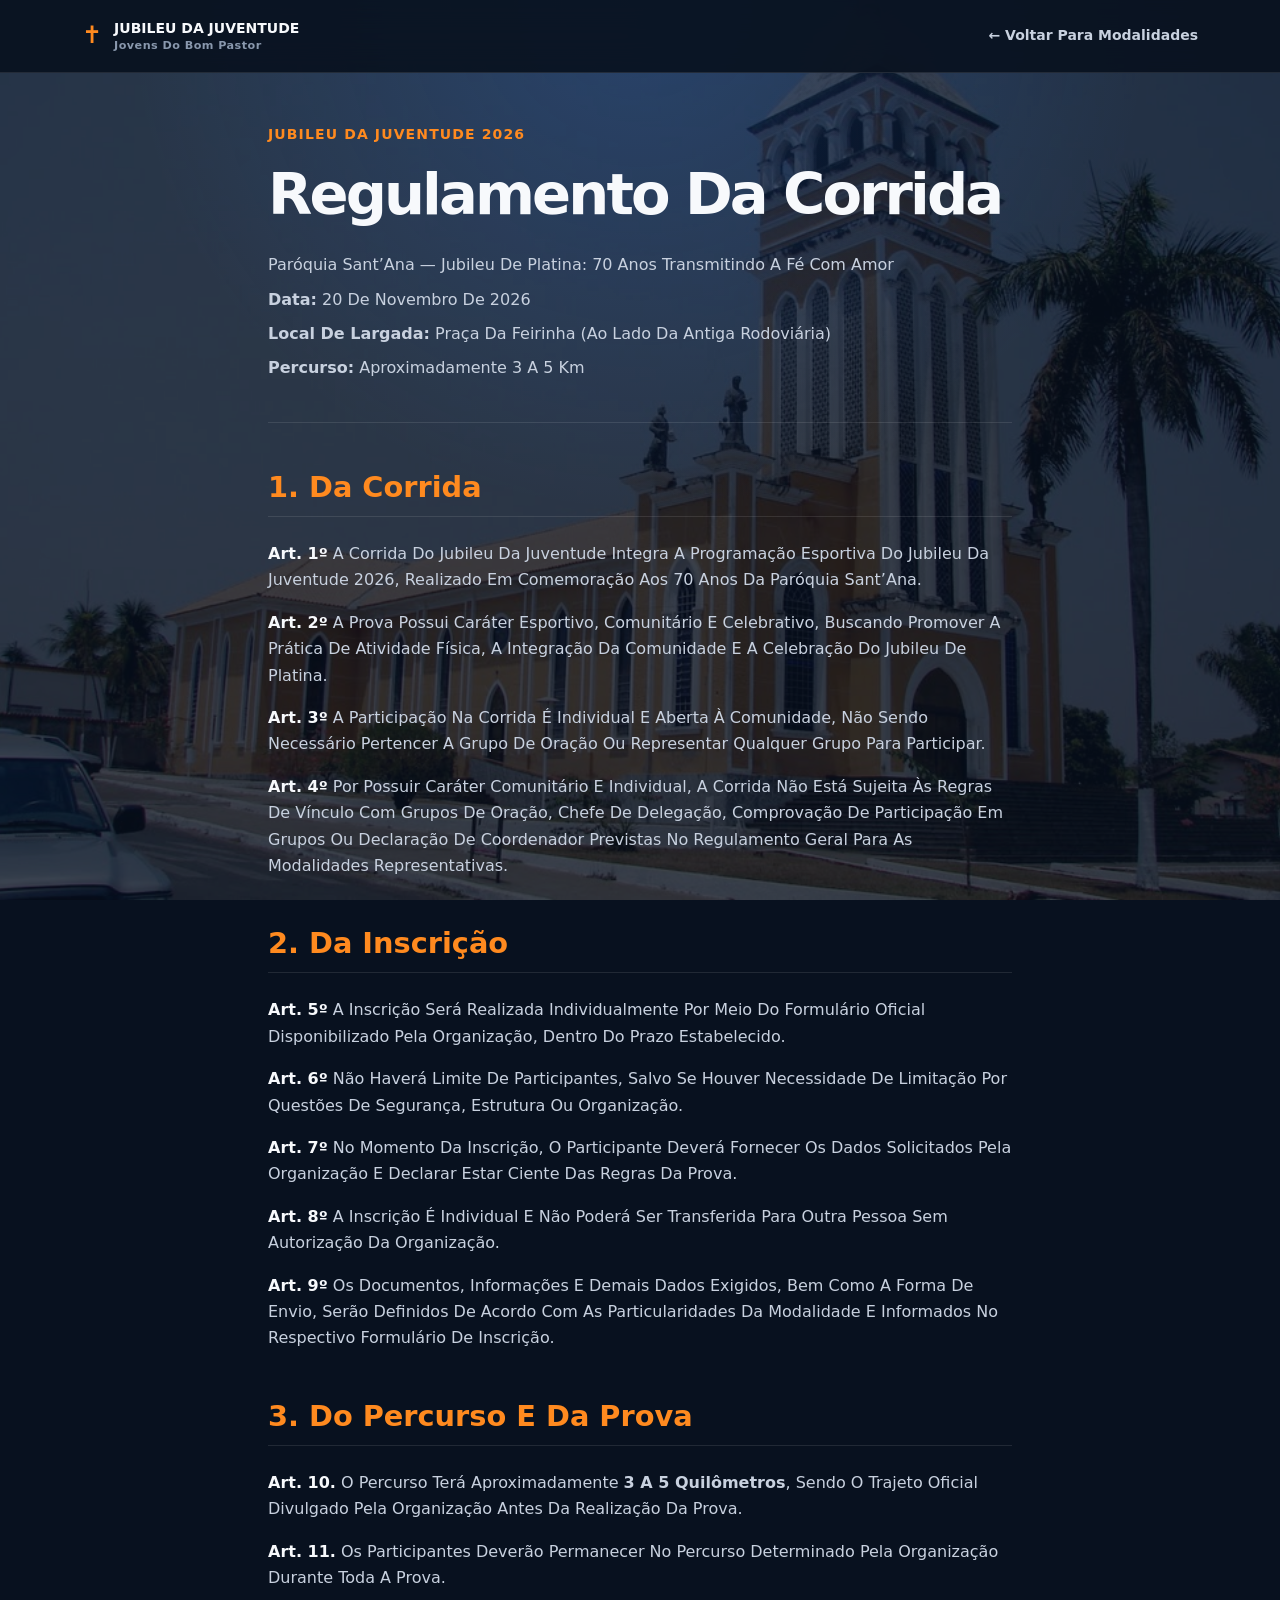
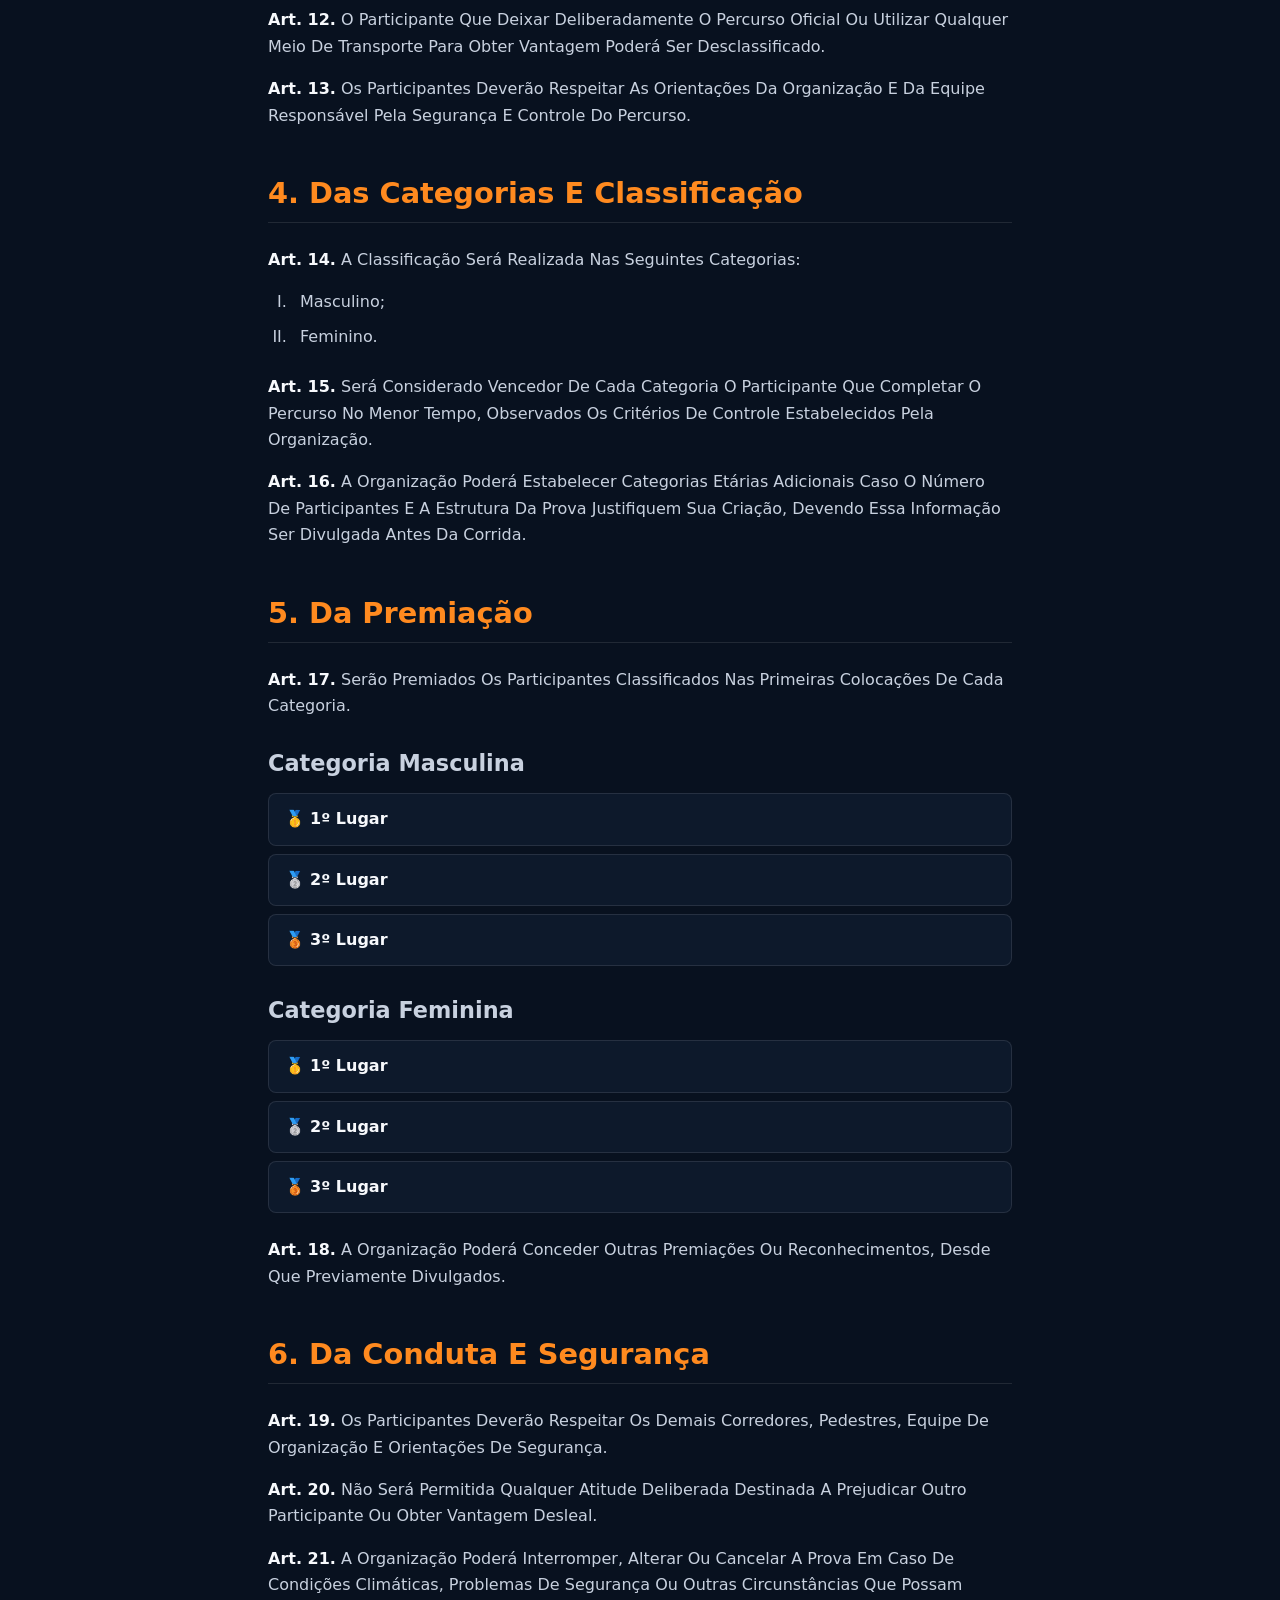
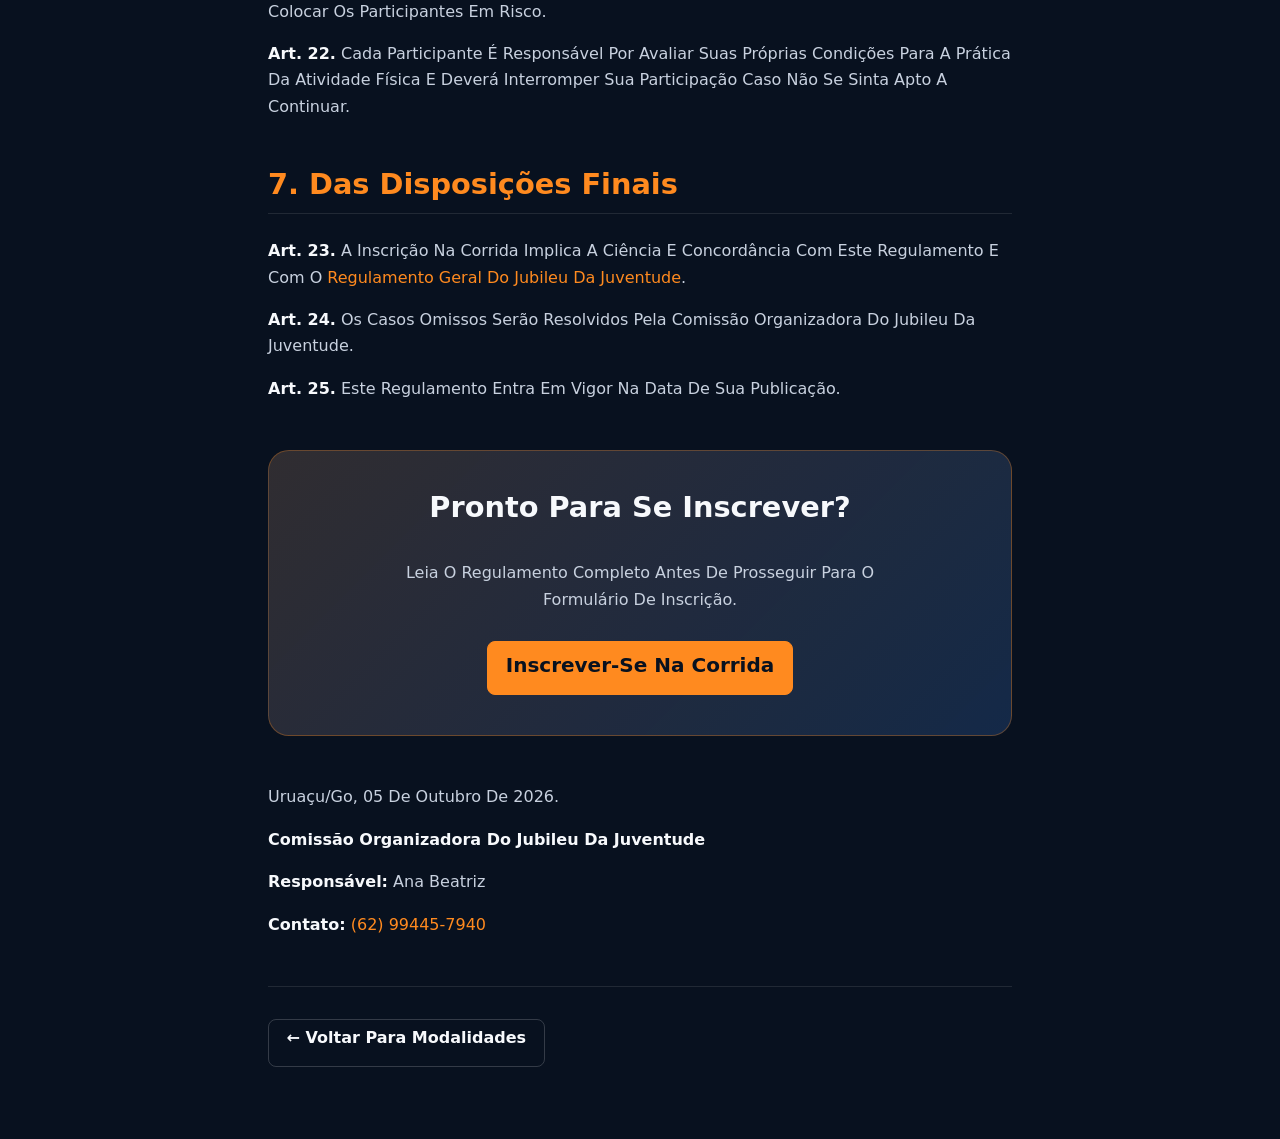
==== jubileu-juventude/regulamentos/corrida.html @ 20746d7d "Update" ====
<!DOCTYPE html>
<html lang="pt-BR" data-bs-theme="dark">
    <head>
        <meta charset="utf-8" />
        <meta name="viewport" content="width=device-width, initial-scale=1" />
        <meta name="theme-color" content="#0c1324" />
        <title>Corrida | Jubileu Da Juventude 2026</title>
        <meta name="description"
              content="Regulamento da Corrida do Jubileu da Juventude 2026." />
        <!-- Link preview / Open Graph -->
        <meta property="og:type" content="website" />
        <meta property="og:title" content="Jubileu da Juventude 2026" />
        <meta property="og:description"
              content="Esporte, fé e comunidade. Participe do Jubileu da Juventude 2026 da Paróquia Sant’Ana." />
        <meta property="og:image"
              content="https://jubileu-da-juventude.caique-dubstep.workers.dev/images/cartaz-jubileu.png" />
        <meta property="og:image:width" content="1200" />
        <meta property="og:image:height" content="630" />
        <meta property="og:image:alt" content="Jubileu da Juventude 2026" />
        <link rel="icon" href="../images/favicon.svg" />
        <link href="https://cdn.jsdelivr.net/npm/bootstrap@5.3.3/dist/css/bootstrap.min.css"
              rel="stylesheet" />
        <link rel="stylesheet" href="../css/style.css" />
        <script src="../js/script.js" defer></script>
    </head>
    <body>
        <header>
            <nav class="container" aria-label="Navegação principal">
                <a class="brand" href="../index.html">
                    <span aria-hidden="true">✝</span>
                    <span>
                        Jubileu Da Juventude
                        <small>Jovens Do Bom Pastor</small>
                    </span>
                </a>
                <a href="../index.html#modalidades">← Voltar Para Modalidades</a>
            </nav>
        </header>
        <main class="container regulation">
            <header class="regulation-header">
                <span class="eyebrow">Jubileu Da Juventude 2026</span>
                <h1>Regulamento Da Corrida</h1>
                <p>
                    Paróquia Sant’Ana — Jubileu De Platina:
                    70 Anos Transmitindo A Fé Com Amor
                </p>
                <p>
                    <strong>Data:</strong>
                    20 De Novembro De 2026
                </p>
                <p>
                    <strong>Local De Largada:</strong>
                    Praça Da Feirinha (Ao Lado Da Antiga Rodoviária)
                </p>
                <p>
                    <strong>Percurso:</strong>
                    Aproximadamente 3 A 5 Km
                </p>
            </header>
            <section>
                <h2>1. Da Corrida</h2>
                <p>
                    <strong>Art. 1º</strong>
                    A Corrida Do Jubileu Da Juventude Integra A Programação
                    Esportiva Do Jubileu Da Juventude 2026, Realizado Em
                    Comemoração Aos 70 Anos Da Paróquia Sant’Ana.
                </p>
                <p>
                    <strong>Art. 2º</strong>
                    A Prova Possui Caráter Esportivo, Comunitário E Celebrativo,
                    Buscando Promover A Prática De Atividade Física, A Integração
                    Da Comunidade E A Celebração Do Jubileu De Platina.
                </p>
                <p>
                    <strong>Art. 3º</strong>
                    A Participação Na Corrida É Individual E Aberta À Comunidade,
                    Não Sendo Necessário Pertencer A Grupo De Oração Ou Representar
                    Qualquer Grupo Para Participar.
                </p>
                <p>
                    <strong>Art. 4º</strong>
                    Por Possuir Caráter Comunitário E Individual, A Corrida Não Está
                    Sujeita Às Regras De Vínculo Com Grupos De Oração, Chefe De
                    Delegação, Comprovação De Participação Em Grupos Ou Declaração
                    De Coordenador Previstas No Regulamento Geral Para As Modalidades
                    Representativas.
                </p>
            </section>
            <section>
                <h2>2. Da Inscrição</h2>
                <p>
                    <strong>Art. 5º</strong>
                    A Inscrição Será Realizada Individualmente Por Meio Do Formulário
                    Oficial Disponibilizado Pela Organização, Dentro Do Prazo Estabelecido.
                </p>
                <p>
                    <strong>Art. 6º</strong>
                    Não Haverá Limite De Participantes, Salvo Se Houver Necessidade
                    De Limitação Por Questões De Segurança, Estrutura Ou Organização.
                </p>
                <p>
                    <strong>Art. 7º</strong>
                    No Momento Da Inscrição, O Participante Deverá Fornecer Os Dados
                    Solicitados Pela Organização E Declarar Estar Ciente Das Regras
                    Da Prova.
                </p>
                <p>
                    <strong>Art. 8º</strong>
                    A Inscrição É Individual E Não Poderá Ser Transferida Para Outra
                    Pessoa Sem Autorização Da Organização.
                </p>
                <p>
                    <strong>Art. 9º</strong>
                    Os Documentos, Informações E Demais Dados Exigidos, Bem Como
                    A Forma De Envio, Serão Definidos De Acordo Com As Particularidades
                    Da Modalidade E Informados No Respectivo Formulário De Inscrição.
                </p>
            </section>
            <section>
                <h2>3. Do Percurso E Da Prova</h2>
                <p>
                    <strong>Art. 10.</strong>
                    O Percurso Terá Aproximadamente
                    <strong>3 A 5 Quilômetros</strong>,
                    Sendo O Trajeto Oficial Divulgado Pela Organização Antes Da
                    Realização Da Prova.
                </p>
                <p>
                    <strong>Art. 11.</strong>
                    Os Participantes Deverão Permanecer No Percurso Determinado
                    Pela Organização Durante Toda A Prova.
                </p>
                <p>
                    <strong>Art. 12.</strong>
                    O Participante Que Deixar Deliberadamente O Percurso Oficial
                    Ou Utilizar Qualquer Meio De Transporte Para Obter Vantagem
                    Poderá Ser Desclassificado.
                </p>
                <p>
                    <strong>Art. 13.</strong>
                    Os Participantes Deverão Respeitar As Orientações Da Organização
                    E Da Equipe Responsável Pela Segurança E Controle Do Percurso.
                </p>
            </section>
            <section>
                <h2>4. Das Categorias E Classificação</h2>
                <p>
                    <strong>Art. 14.</strong>
                    A Classificação Será Realizada Nas Seguintes Categorias:
                </p>
                <ol class="regulation-list">
                    <li>Masculino;</li>
                    <li>Feminino.</li>
                </ol>
                <p>
                    <strong>Art. 15.</strong>
                    Será Considerado Vencedor De Cada Categoria O Participante
                    Que Completar O Percurso No Menor Tempo, Observados Os Critérios
                    De Controle Estabelecidos Pela Organização.
                </p>
                <p>
                    <strong>Art. 16.</strong>
                    A Organização Poderá Estabelecer Categorias Etárias Adicionais
                    Caso O Número De Participantes E A Estrutura Da Prova Justifiquem
                    Sua Criação, Devendo Essa Informação Ser Divulgada Antes Da Corrida.
                </p>
            </section>
            <section>
                <h2>5. Da Premiação</h2>
                <p>
                    <strong>Art. 17.</strong>
                    Serão Premiados Os Participantes Classificados Nas Primeiras
                    Colocações De Cada Categoria.
                </p>
                <h3>Categoria Masculina</h3>
                <ul class="awards">
                    <li>🥇 <strong>1º Lugar</strong></li>
                    <li>🥈 <strong>2º Lugar</strong></li>
                    <li>🥉 <strong>3º Lugar</strong></li>
                </ul>
                <h3>Categoria Feminina</h3>
                <ul class="awards">
                    <li>🥇 <strong>1º Lugar</strong></li>
                    <li>🥈 <strong>2º Lugar</strong></li>
                    <li>🥉 <strong>3º Lugar</strong></li>
                </ul>
                <p>
                    <strong>Art. 18.</strong>
                    A Organização Poderá Conceder Outras Premiações Ou Reconhecimentos,
                    Desde Que Previamente Divulgados.
                </p>
            </section>
            <section>
                <h2>6. Da Conduta E Segurança</h2>
                <p>
                    <strong>Art. 19.</strong>
                    Os Participantes Deverão Respeitar Os Demais Corredores,
                    Pedestres, Equipe De Organização E Orientações De Segurança.
                </p>
                <p>
                    <strong>Art. 20.</strong>
                    Não Será Permitida Qualquer Atitude Deliberada Destinada
                    A Prejudicar Outro Participante Ou Obter Vantagem Desleal.
                </p>
                <p>
                    <strong>Art. 21.</strong>
                    A Organização Poderá Interromper, Alterar Ou Cancelar A Prova
                    Em Caso De Condições Climáticas, Problemas De Segurança Ou Outras
                    Circunstâncias Que Possam Colocar Os Participantes Em Risco.
                </p>
                <p>
                    <strong>Art. 22.</strong>
                    Cada Participante É Responsável Por Avaliar Suas Próprias Condições
                    Para A Prática Da Atividade Física E Deverá Interromper Sua Participação
                    Caso Não Se Sinta Apto A Continuar.
                </p>
            </section>
            <section>
                <h2>7. Das Disposições Finais</h2>
                <p>
                    <strong>Art. 23.</strong>
                    A Inscrição Na Corrida Implica A Ciência E Concordância Com Este
                    Regulamento E Com O
                    <a href="geral.html">Regulamento Geral Do Jubileu Da Juventude</a>.
                </p>
                <p>
                    <strong>Art. 24.</strong>
                    Os Casos Omissos Serão Resolvidos Pela Comissão Organizadora
                    Do Jubileu Da Juventude.
                </p>
                <p>
                    <strong>Art. 25.</strong>
                    Este Regulamento Entra Em Vigor Na Data De Sua Publicação.
                </p>
            </section>
            <section class="regulation-action">
                <h2>Pronto Para Se Inscrever?</h2>
                <p>
                    Leia O Regulamento Completo Antes De Prosseguir
                    Para O Formulário De Inscrição.
                </p>
                <a class="btn btn-warning btn-lg fw-bold"
                   href="https://forms.gle/uaZYN2szCgwCDY6q6"
                   target="_blank"
                   rel="noopener noreferrer">Inscrever-Se Na Corrida</a>
            </section>
            <section class="regulation-publication" aria-label="Publicação e organização">
                <p>Uruaçu/Go, 05 De Outubro De 2026.</p>
                <p><strong>Comissão Organizadora Do Jubileu Da Juventude</strong></p>
                <p><strong>Responsável:</strong> Ana Beatriz</p>
                <p><strong>Contato:</strong> <a href="tel:+5562994457940">(62) 99445-7940</a></p>
            </section>
            <footer class="regulation-footer">
                <a class="btn btn-outline-light" href="../index.html#modalidades">← Voltar Para Modalidades</a>
            </footer>
        </main>
    </body>
</html>
---- jubileu-juventude/css/style.css ----
/* =========================
   Theme
   ========================= */

:root {
    --background-image: url("../images/igreja.jpg");
    --background-image-opacity: 0.5;

    /* Colors */
    --color-bg: #08111f;
    --color-bg-soft: #0d192b;
    --color-surface: #111f34;
    --color-surface-hover: #172a45;
    --color-surface-transparent: rgba(17, 31, 52, 0.82);

    --color-primary: #ff8a1f;
    --color-primary-hover: #ffa24d;
    --color-primary-soft: rgba(255, 138, 31, 0.12);

    --color-secondary: #2f7df4;
    --color-secondary-hover: #5598ff;
    --color-secondary-soft: rgba(47, 125, 244, 0.12);

    --color-text: #f7f9fc;
    --color-text-soft: #c8d1df;
    --color-text-muted: #8998ad;

    --color-border: rgba(255, 255, 255, 0.1);
    --color-border-strong: rgba(255, 255, 255, 0.18);

    /* Typography */
    --font-family: system-ui, -apple-system, BlinkMacSystemFont, "Segoe UI",
        sans-serif;

    --font-size-sm: 0.875rem;
    --font-size-base: 1rem;
    --font-size-lg: 1.125rem;

    --line-height: 1.65;

    /* Layout */
    --content-width: 72rem;
    --reading-width: 48rem;

    /* Spacing */
    --space-xs: 0.5rem;
    --space-sm: 0.75rem;
    --space-md: 1rem;
    --space-lg: 1.5rem;
    --space-xl: 2rem;
    --space-2xl: 3rem;
    --space-3xl: 4.5rem;

    /* Shape */
    --radius-sm: 0.5rem;
    --radius-md: 0.9rem;
    --radius-lg: 1.3rem;

    /* Effects */
    --shadow-sm: 0 0.5rem 1.5rem rgba(0, 0, 0, 0.16);
    --shadow-md: 0 1rem 3rem rgba(0, 0, 0, 0.24);

    --transition: 180ms ease;
}


/* =========================
   Reset / Base
   ========================= */

*,
*::before,
*::after {
    box-sizing: border-box;
}

html {
    scroll-behavior: smooth;
}

body {
    position: relative;
    min-height: 100vh;
    margin: 0;

    color: var(--color-text);

    font-family: var(--font-family);
    font-size: var(--font-size-base);
    line-height: var(--line-height);

    background: var(--color-bg);

    -webkit-font-smoothing: antialiased;
}

body::before {
    content: "";

    position: fixed;
    inset: 0;
    z-index: 0;

    background-image: var(--background-image);
    background-size: cover;
    background-position: center;
    background-repeat: no-repeat;

    opacity: var(--background-image-opacity);

    pointer-events: none;
}

body::after {
    content: "";

    position: fixed;
    inset: 0;
    z-index: 0;

    background:
        radial-gradient(circle at top,
            rgba(47, 125, 244, 0.2),
            transparent 32rem),
        rgba(8, 17, 31, 0.55);

    pointer-events: none;
}

body>* {
    position: relative;
    z-index: 1;
}

img {
    display: block;
    max-width: 100%;
}

a {
    color: var(--color-primary);
    text-decoration: none;

    transition:
        color var(--transition),
        background-color var(--transition),
        border-color var(--transition),
        transform var(--transition);
}

a:hover {
    color: var(--color-primary-hover);
}

p {
    color: var(--color-text-soft);
}

h1,
h2,
h3 {
    margin-top: 0;
    color: var(--color-text);
    line-height: 1.15;
}

h1 {
    font-size: clamp(2.5rem, 10vw, 5rem);
    font-weight: 800;
    letter-spacing: -0.05em;
}

h2 {
    font-size: clamp(1.65rem, 6vw, 2.4rem);
    font-weight: 750;
}

h3 {
    font-size: clamp(1.15rem, 4vw, 1.4rem);
    font-weight: 700;
}

::selection {
    background: var(--color-primary);
    color: var(--color-bg);
}


/* =========================
   Bootstrap overrides
   ========================= */

.container {
    width: min(100% - 2rem, var(--content-width));
    margin-inline: auto;
}

.btn {
    border-radius: var(--radius-sm);

    font-weight: 650;

    transition:
        transform var(--transition),
        background-color var(--transition),
        border-color var(--transition),
        color var(--transition);
    min-height: 3rem;
    padding-inline: 1.1rem;
}

.btn:hover {
    transform: translateY(-0.1rem);
}

.btn-primary {
    --bs-btn-bg: var(--color-secondary);
    --bs-btn-border-color: var(--color-secondary);

    --bs-btn-hover-bg: var(--color-secondary-hover);
    --bs-btn-hover-border-color: var(--color-secondary-hover);

    --bs-btn-active-bg: var(--color-secondary-hover);
    --bs-btn-active-border-color: var(--color-secondary-hover);
}

.btn-warning {
    --bs-btn-bg: var(--color-primary);
    --bs-btn-border-color: var(--color-primary);
    --bs-btn-color: var(--color-bg);

    --bs-btn-hover-bg: var(--color-primary-hover);
    --bs-btn-hover-border-color: var(--color-primary-hover);
    --bs-btn-hover-color: var(--color-bg);
}

.btn-outline-light {
    --bs-btn-color: var(--color-text);
    --bs-btn-border-color: var(--color-border-strong);

    --bs-btn-hover-bg: var(--color-text);
    --bs-btn-hover-border-color: var(--color-text);
    --bs-btn-hover-color: var(--color-bg);
}


/* =========================
   Header
   ========================= */

body>header {
    position: sticky;
    top: 0;
    z-index: 100;

    background: rgba(8, 17, 31, 0.9);
    border-bottom: 1px solid var(--color-border);

    backdrop-filter: blur(1rem);
}

body>header nav {
    min-height: 4.5rem;

    display: flex;
    align-items: center;
    justify-content: space-between;
    gap: var(--space-md);
}

.brand {
    display: flex;
    align-items: center;
    gap: var(--space-sm);

    color: var(--color-text);

    font-size: var(--font-size-sm);
    font-weight: 800;
    line-height: 1.15;
    text-transform: uppercase;
}

.brand:hover {
    color: var(--color-text);
}

.brand>span:first-child {
    color: var(--color-primary);
    font-size: 1.5rem;
}

.brand small {
    display: block;

    margin-top: 0.25rem;

    color: var(--color-text-muted);

    font-size: 0.7rem;
    font-weight: 600;
    letter-spacing: 0.04em;
    text-transform: none;
}

.navlinks {
    display: none;
    align-items: center;
    gap: var(--space-lg);
}

.navlinks a,
body>header nav>a:last-child {
    color: var(--color-text-soft);

    font-size: var(--font-size-sm);
    font-weight: 600;
}

.navlinks a:hover,
body>header nav>a:last-child:hover {
    color: var(--color-primary);
}


/* =========================
   Hero
   ========================= */

.hero {
    padding-block: var(--space-2xl);
}

.hero .row {
    min-height: min(44rem, 80vh);
}

.eyebrow {
    display: inline-block;

    margin-bottom: var(--space-md);

    color: var(--color-primary);

    font-size: var(--font-size-sm);
    font-weight: 800;

    letter-spacing: 0.08em;
    text-transform: uppercase;
}

.hero h1 {
    margin-bottom: var(--space-lg);
}

.hero h1 span {
    color: var(--color-primary);
}

.hero p {
    max-width: 38rem;

    margin-bottom: var(--space-xl);

    font-size: clamp(1rem, 3vw, 1.2rem);
}

.hero img {
    width: min(100%, 28rem);
    margin-inline: auto;

    border-radius: var(--radius-lg);

    filter: drop-shadow(var(--shadow-md));
}


/* =========================
   Event facts
   ========================= */

.facts {
    display: grid;
    grid-template-columns: 1fr;
    gap: 1px;

    padding: 1px;

    overflow: hidden;

    background: var(--color-border);
    border-radius: var(--radius-lg);
}

.facts>div {
    display: flex;
    flex-direction: column;
    gap: 0.3rem;

    padding: var(--space-lg);

    background: var(--color-surface);
}

.facts small {
    color: var(--color-primary);

    font-size: var(--font-size-sm);
    font-weight: 700;

    text-transform: uppercase;
    letter-spacing: 0.05em;
}

.facts strong {
    color: var(--color-text);

    font-size: var(--font-size-lg);
}


/* =========================
   Sections
   ========================= */

.section {
    padding-block: var(--space-3xl);
}

.section-head {
    display: flex;
    flex-direction: column;
    align-items: flex-start;
    gap: var(--space-lg);

    margin-bottom: var(--space-xl);
}

.section-head p {
    margin-bottom: 0;
}


/* =========================
   Sport cards
   ========================= */

.sport-card {
    background:
        linear-gradient(145deg,
            rgba(47, 125, 244, 0.08),
            transparent 50%),
        var(--color-surface);

    border: 1px solid var(--color-border);
    border-radius: var(--radius-lg);

    box-shadow: var(--shadow-sm);

    transition:
        transform var(--transition),
        border-color var(--transition),
        background-color var(--transition);
}

.sport-card:hover {
    transform: translateY(-0.25rem);

    border-color: rgba(255, 138, 31, 0.45);
}

.sport-card .card-body {
    display: flex;
    flex-direction: column;

    gap: var(--space-sm);

    padding: var(--space-lg);
}

.sport-card .btn,
.regulation-action .btn {
    min-height: 3.4rem;
}

.sport {
    width: 3rem;
    height: 3rem;

    display: grid;
    place-items: center;

    margin-bottom: var(--space-xs);

    background: var(--color-primary-soft);
    border: 1px solid rgba(255, 138, 31, 0.25);
    border-radius: var(--radius-md);

    font-size: 1.6rem;
}

.sport-card small {
    color: var(--color-primary);

    font-weight: 700;
    text-transform: uppercase;
    letter-spacing: 0.04em;
}

.sport-card h3 {
    margin-bottom: 0;
}

.venue {
    flex-grow: 1;

    margin-bottom: var(--space-md);

    color: var(--color-text-muted);
}

.sport-card .btn {
    width: 100%;

    padding-block: 0.75rem;
}

.sport-tag {
    width: fit-content;

    padding: 0.25rem 0.6rem;

    background: var(--color-secondary-soft);
    border-radius: 999rem;

    color: var(--color-secondary-hover);

    font-size: var(--font-size-sm);
    font-weight: 700;
}

/* =========================
   Organization
   ========================= */

.identities {
    display: grid;
    grid-template-columns: 1fr;
    gap: var(--space-md);

    padding-bottom: var(--space-2xl);
}

img {
    width: clamp(4.5rem, 22vw, 7rem);
    aspect-ratio: 1;
    object-fit: cover;

    border-radius: var(--radius-md);
}

h2 {
    margin-bottom: var(--space-xs);

    font-size: clamp(1.2rem, 5vw, 1.6rem);
}

p {
    margin-bottom: 0;
}

.community-grid {
    display: grid;
    grid-template-columns: 1fr;
    gap: var(--space-md);

    margin-bottom: var(--space-3xl);
}

.community-card {
    display: flex;
    flex-direction: column;

    overflow: hidden;

    background: var(--color-surface-transparent);
    border: 1px solid var(--color-border);
    border-radius: var(--radius-lg);
}

.community-card img {
    width: 100%;
    aspect-ratio: 4 / 3;

    object-fit: contain;

    border-radius:
        var(--radius-lg) var(--radius-lg) 0 0;
}

.community-card>div {
    padding: var(--space-lg);
}

.community-card h2 {
    margin-bottom: var(--space-xs);

    font-size: clamp(1.2rem, 5vw, 1.5rem);
}

.community-card p {
    margin-bottom: 0;
}


/* Tablet */
@media (min-width: 48rem) {
    .community-grid {
        grid-template-columns: repeat(2, 1fr);
    }
}


/* Desktop */
@media (min-width: 64rem) {
    .community-grid {
        grid-template-columns: repeat(3, 1fr);
    }
}


/* =========================
   Regulation pages
   ========================= */



.regulation {
    width: min(100% - 2rem, var(--reading-width));

    padding-block: var(--space-2xl) var(--space-3xl);
}

.regulation-header {
    margin-bottom: var(--space-2xl);
    padding-bottom: var(--space-xl);

    border-bottom: 1px solid var(--color-border);
}

.regulation-header h1 {
    margin-bottom: var(--space-lg);

    font-size: clamp(2rem, 9vw, 3.6rem);
}

.regulation-header p {
    margin-bottom: var(--space-xs);
}

.regulation>section {
    margin-bottom: var(--space-2xl);
}

.regulation>section>h2 {
    margin-bottom: var(--space-lg);
    padding-bottom: var(--space-sm);

    border-bottom: 1px solid var(--color-border);

    color: var(--color-primary);

    font-size: clamp(1.4rem, 6vw, 1.8rem);
}

.regulation>section>h3 {
    margin-top: var(--space-xl);
    margin-bottom: var(--space-md);

    color: var(--color-text-soft);
}

.regulation section p {
    margin-bottom: var(--space-md);
}

.regulation section p strong:first-child {
    color: var(--color-text);
}

.regulation-list {
    margin-block: var(--space-md) var(--space-lg);
    padding-left: 1.5rem;

    color: var(--color-text-soft);

    list-style-type: upper-roman;
}

.regulation-list li {
    margin-bottom: var(--space-xs);
    padding-left: var(--space-xs);
}

.paragraph {
    margin-left: var(--space-md);

    padding-left: var(--space-md);

    border-left: 0.2rem solid var(--color-secondary);

    color: var(--color-text-muted);
}

.regulation-quote {
    margin-block: var(--space-lg);

    padding: var(--space-lg);

    background: var(--color-bg-soft);
    border-left: 0.25rem solid var(--color-primary);
    border-radius: 0 var(--radius-md) var(--radius-md) 0;

    color: var(--color-text-soft);

    font-style: italic;
}

.regulation-highlight {
    padding: var(--space-md);

    background: var(--color-primary-soft);
    border: 1px solid rgba(255, 138, 31, 0.25);
    border-radius: var(--radius-md);

    color: var(--color-text);
    text-align: center;
}

.awards {
    margin-block: var(--space-md) var(--space-lg);
    padding: 0;

    list-style: none;
}

.awards li {
    margin-bottom: var(--space-xs);
    padding: var(--space-sm) var(--space-md);

    background: var(--color-bg-soft);
    border: 1px solid var(--color-border);
    border-radius: var(--radius-sm);
}

.regulation-schedule {
    display: grid;
    gap: var(--space-md);

    margin-block: var(--space-lg);
}

.regulation-schedule h3 {
    margin: 0;

    color: var(--color-primary);
}

.regulation-schedule p {
    margin: 0 0 var(--space-md);
    padding: var(--space-md);

    background: var(--color-bg-soft);
    border: 1px solid var(--color-border);
    border-radius: var(--radius-md);
}


/* =========================
   Regulation CTA
   ========================= */

.regulation-action {
    padding: clamp(1.5rem, 6vw, 2.5rem);

    background:
        linear-gradient(135deg,
            rgba(255, 138, 31, 0.13),
            rgba(47, 125, 244, 0.1)),
        var(--color-surface);

    border: 1px solid rgba(255, 138, 31, 0.3);
    border-radius: var(--radius-lg);

    text-align: center;
}

.regulation-action h2 {
    color: var(--color-text) !important;
    border: 0 !important;
}

.regulation-action p {
    max-width: 32rem;
    margin-inline: auto;
}

.regulation-action .btn {
    width: 100%;

    margin-top: var(--space-sm);
}

.regulation-footer {
    padding-top: var(--space-xl);

    border-top: 1px solid var(--color-border);
}


/* =========================
   Footer
   ========================= */

body>footer {
    margin-top: auto;

    background: var(--color-bg-soft);
    border-top: 1px solid var(--color-border);
}

body>footer .container {
    display: flex;
    flex-direction: column;
    gap: var(--space-xs);

    padding-block: var(--space-xl);

    color: var(--color-text-muted);

    font-size: var(--font-size-sm);
}

body>footer a {
    width: fit-content;
}


/* =========================
   Tablet
   ========================= */

@media (min-width: 48rem) {
    .navlinks {
        display: flex;
    }

    .facts {
        grid-template-columns: repeat(3, 1fr);
    }

    .section-head {
        flex-direction: row;
        align-items: center;
        justify-content: space-between;
    }

    .church-reference {
        grid-template-columns: minmax(0, 1fr) minmax(0, 1fr);
    }

    .regulation-action .btn {
        width: auto;
    }

    body>footer .container {
        flex-direction: row;
        align-items: center;
        justify-content: space-between;
        gap: var(--space-lg);
    }
}


/* =========================
   Desktop
   ========================= */

@media (min-width: 64rem) {
    .hero {
        padding-block: var(--space-3xl);
    }

    .sport-card .card-body {
        padding: var(--space-xl);
    }
}


/* =========================
   Accessibility
   ========================= */

:focus-visible {
    outline: 0.2rem solid var(--color-primary);
    outline-offset: 0.2rem;
}

@media (prefers-reduced-motion: reduce) {
    html {
        scroll-behavior: auto;
    }

    *,
    *::before,
    *::after {
        transition: none !important;
    }
}

.creator-signature {
    display: inline-flex;
    align-items: center;
    gap: 0.45rem;

    width: fit-content;

    padding: 0.35rem 0.65rem;

    background: rgba(0, 0, 0, 0.35);
    border: 1px solid rgba(255, 138, 31, 0.3);
    border-radius: var(--radius-sm);

    color: var(--color-text-muted);

    font-family: "Courier New", monospace;
    font-size: var(--font-size-sm);

    transition:
        color var(--transition),
        border-color var(--transition),
        box-shadow var(--transition);
}

.creator-signature span {
    color: var(--color-secondary-hover);
}

.creator-signature strong {
    color: var(--color-primary);
    font-weight: 700;
}

.creator-signature:hover {
    color: var(--color-text);

    border-color: var(--color-primary);

    box-shadow:
        0 0 0.8rem rgba(255, 138, 31, 0.18);
}

.creator-signature:hover strong {
    color: var(--color-primary-hover);
}


/* =========================
   Optional JS effects
   ========================= */

.reveal {
    opacity: 0;
    transform: translateY(1.25rem);

    transition:
        opacity 600ms ease,
        transform 600ms ease;
}

.reveal.reveal-visible {
    opacity: 1;
    transform: translateY(0);
}

body>header.scrolled {
    box-shadow: 0 0.5rem 2rem rgba(0, 0, 0, 0.25);
    border-bottom-color: var(--color-border-strong);
}

.hero img {
    transition:
        transform 250ms ease,
        filter 250ms ease;
}

@media (prefers-reduced-motion: reduce) {
    .reveal {
        opacity: 1;
        transform: none;
    }

    .hero img {
        transition: none;
    }
}

.reading-progress {
    position: fixed;
    top: 0;
    left: 0;
    z-index: 200;

    width: 0;
    height: 0.2rem;

    background: var(--color-primary);

    pointer-events: none;
}
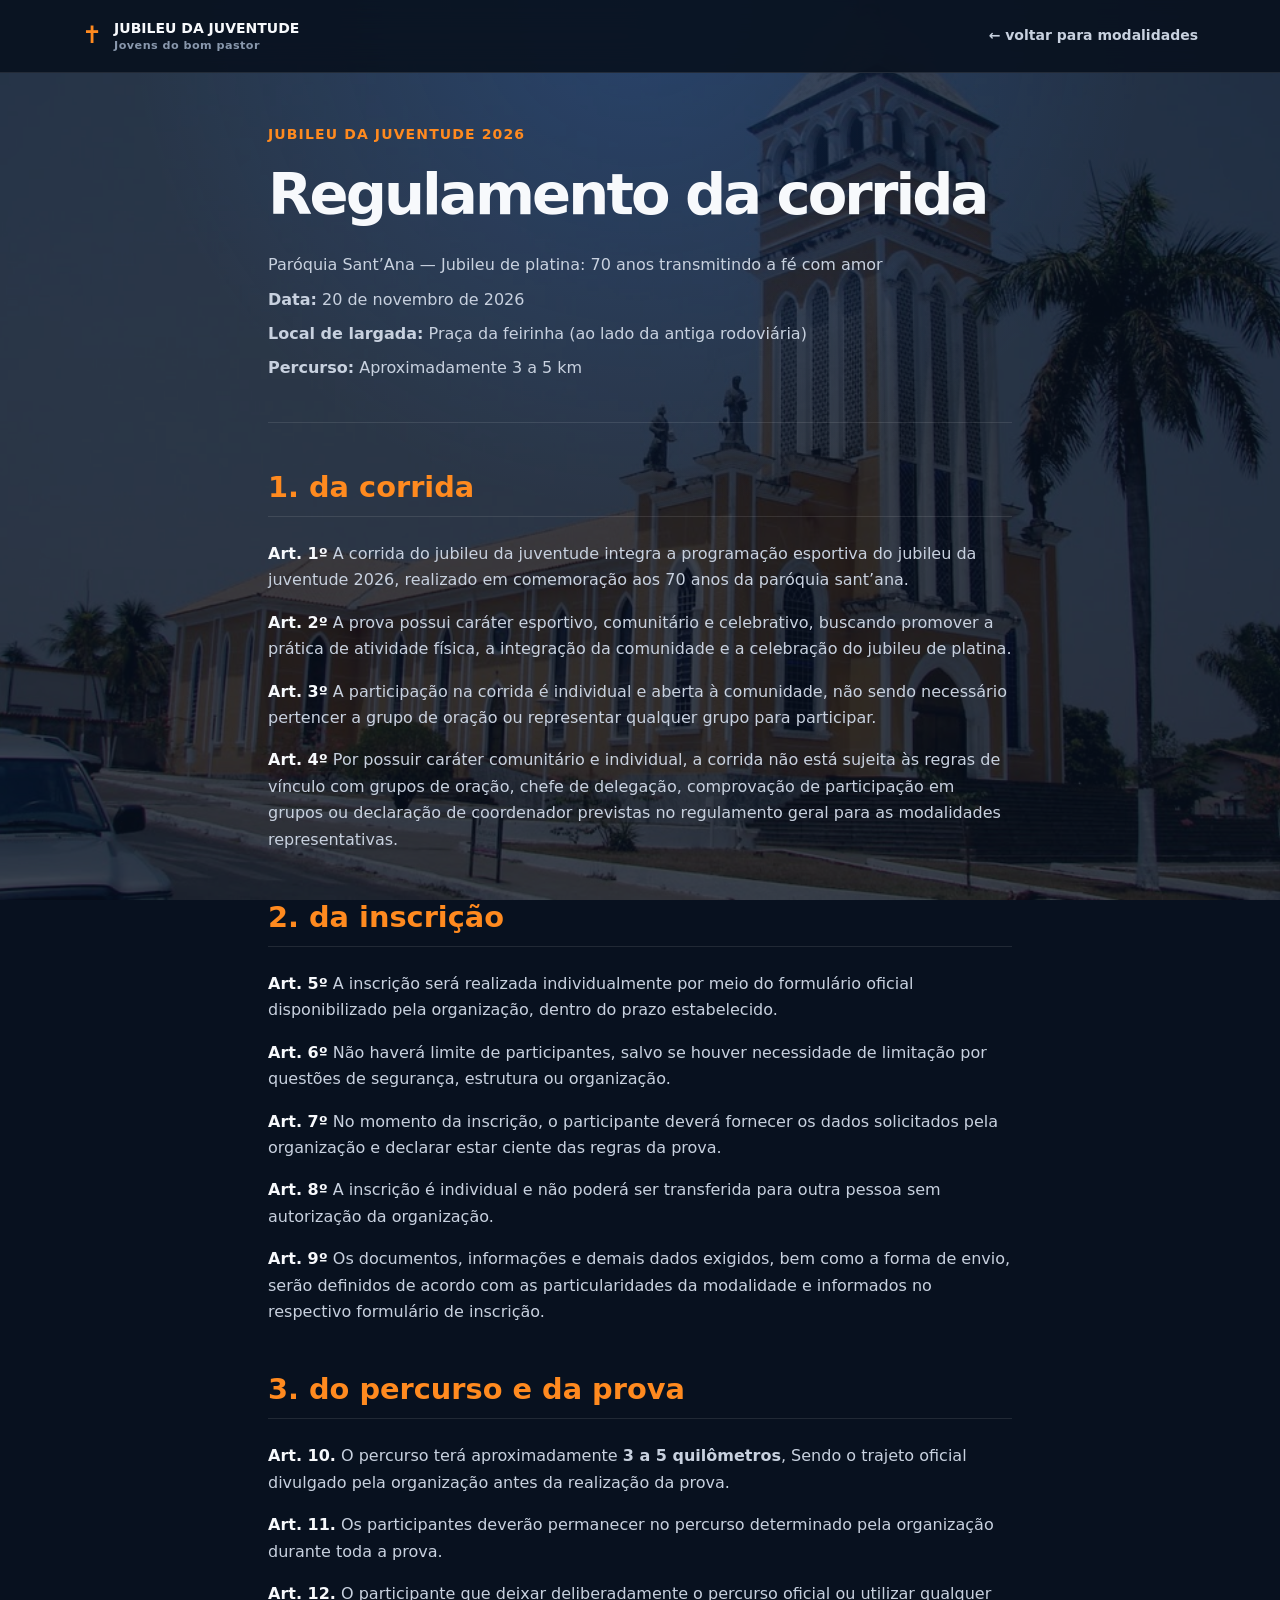
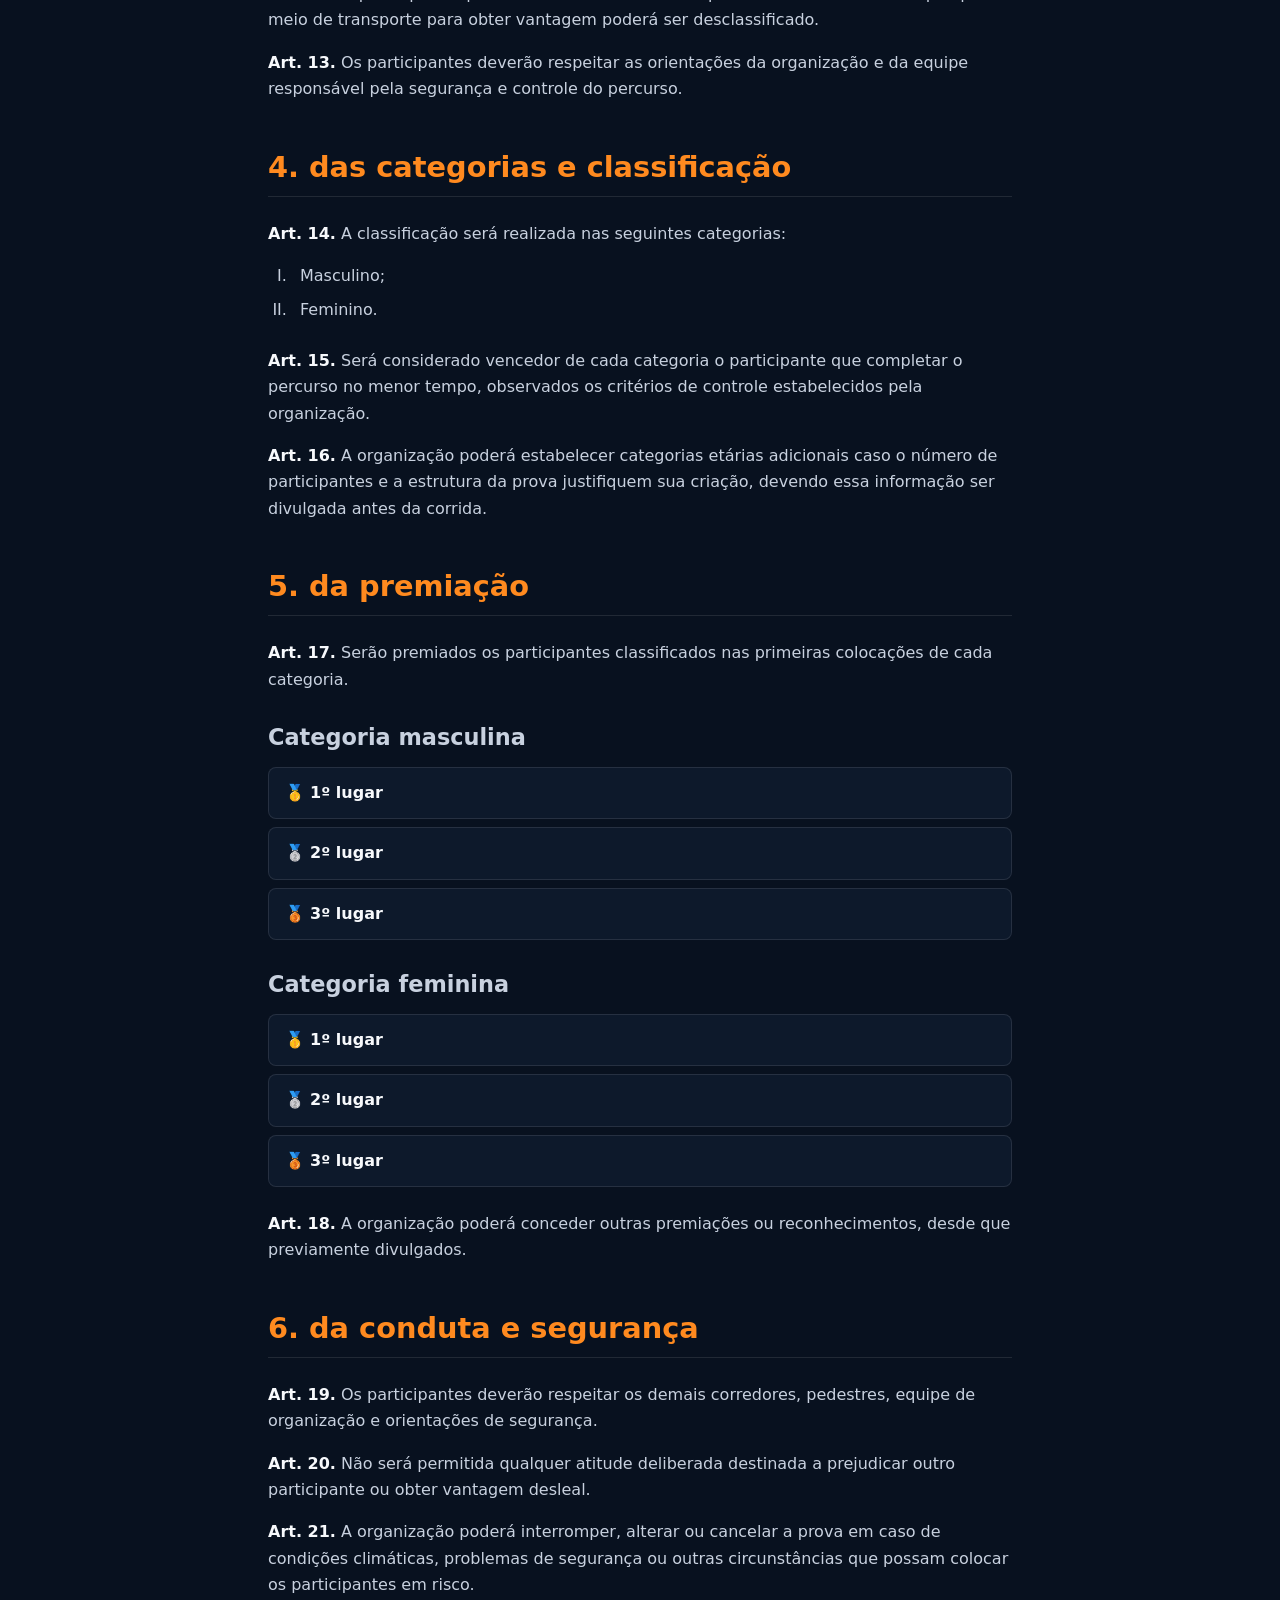
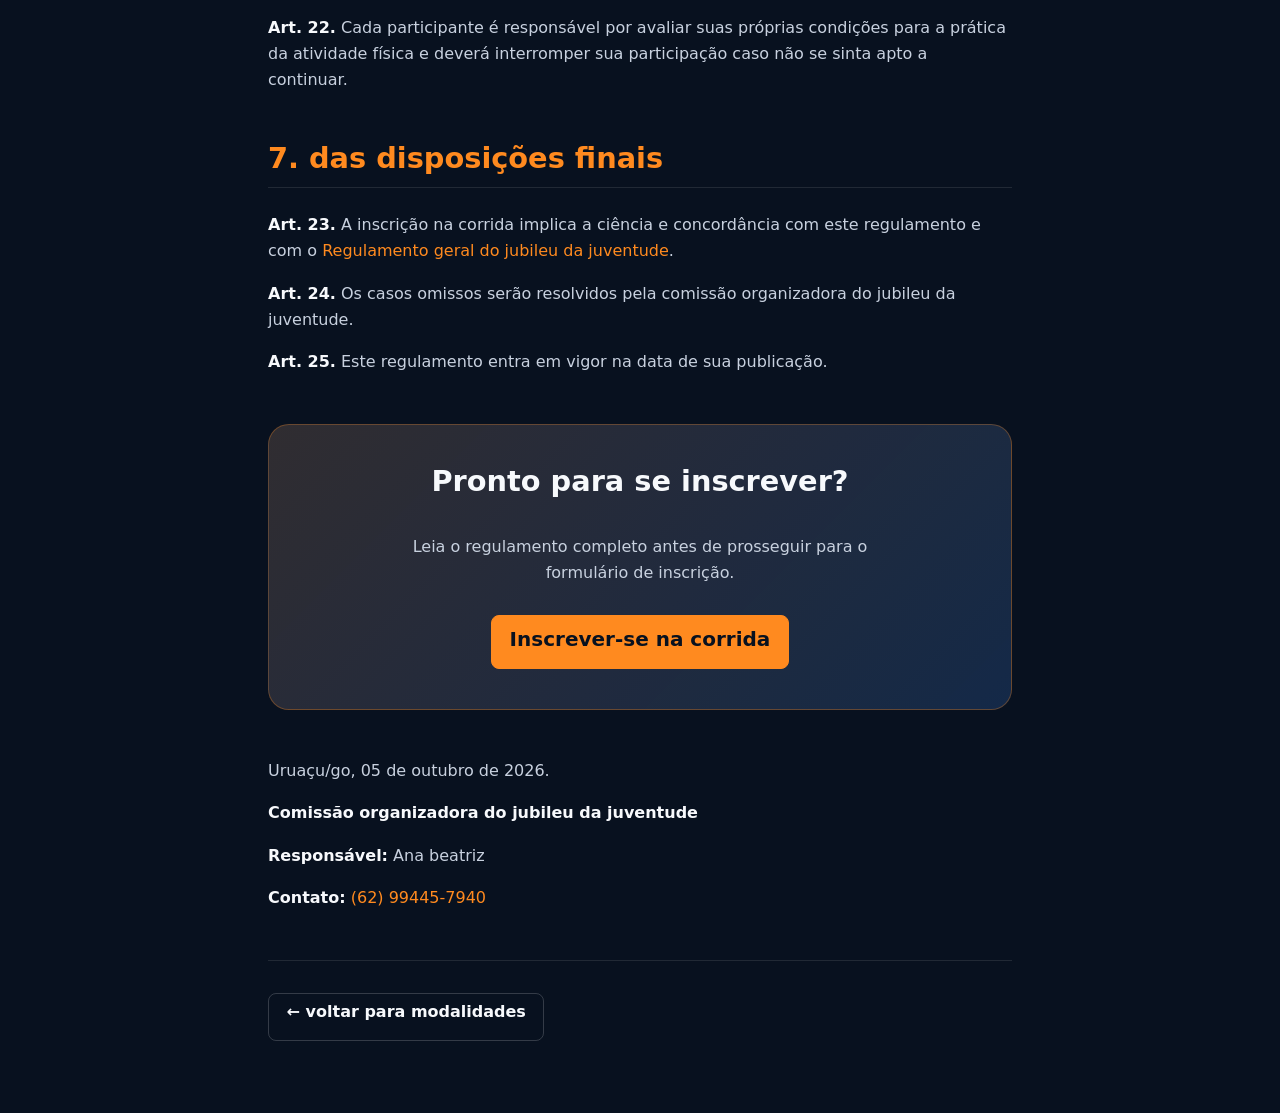
==== commit e1e92726: "Update: talk to the coordenation" ====
--- a/jubileu-juventude/regulamentos/corrida.html
+++ b/jubileu-juventude/regulamentos/corrida.html
@@ -4,7 +4,7 @@
         <meta charset="utf-8" />
         <meta name="viewport" content="width=device-width, initial-scale=1" />
         <meta name="theme-color" content="#0c1324" />
-        <title>Corrida | Jubileu Da Juventude 2026</title>
+        <title>Corrida | jubileu da juventude 2026</title>
         <meta name="description"
               content="Regulamento da Corrida do Jubileu da Juventude 2026." />
         <!-- Link preview / Open Graph -->
@@ -29,124 +29,124 @@
                 <a class="brand" href="../index.html">
                     <span aria-hidden="true">✝</span>
                     <span>
-                        Jubileu Da Juventude
-                        <small>Jovens Do Bom Pastor</small>
+                        Jubileu da juventude
+                        <small>Jovens do bom pastor</small>
                     </span>
                 </a>
-                <a href="../index.html#modalidades">← Voltar Para Modalidades</a>
+                <a href="../index.html#modalidades">← voltar para modalidades</a>
             </nav>
         </header>
         <main class="container regulation">
             <header class="regulation-header">
-                <span class="eyebrow">Jubileu Da Juventude 2026</span>
-                <h1>Regulamento Da Corrida</h1>
-                <p>
-                    Paróquia Sant’Ana — Jubileu De Platina:
-                    70 Anos Transmitindo A Fé Com Amor
+                <span class="eyebrow">Jubileu da juventude 2026</span>
+                <h1>Regulamento da corrida</h1>
+                <p>
+                    Paróquia Sant’Ana — Jubileu de platina:
+                    70 anos transmitindo a fé com amor
                 </p>
                 <p>
                     <strong>Data:</strong>
-                    20 De Novembro De 2026
-                </p>
-                <p>
-                    <strong>Local De Largada:</strong>
-                    Praça Da Feirinha (Ao Lado Da Antiga Rodoviária)
+                    20 de novembro de 2026
+                </p>
+                <p>
+                    <strong>Local de largada:</strong>
+                    Praça da feirinha (ao lado da antiga rodoviária)
                 </p>
                 <p>
                     <strong>Percurso:</strong>
-                    Aproximadamente 3 A 5 Km
+                    Aproximadamente 3 a 5 km
                 </p>
             </header>
             <section>
-                <h2>1. Da Corrida</h2>
+                <h2>1. da corrida</h2>
                 <p>
                     <strong>Art. 1º</strong>
-                    A Corrida Do Jubileu Da Juventude Integra A Programação
-                    Esportiva Do Jubileu Da Juventude 2026, Realizado Em
-                    Comemoração Aos 70 Anos Da Paróquia Sant’Ana.
+                    A corrida do jubileu da juventude integra a programação
+                    esportiva do jubileu da juventude 2026, realizado em
+                    comemoração aos 70 anos da paróquia sant’ana.
                 </p>
                 <p>
                     <strong>Art. 2º</strong>
-                    A Prova Possui Caráter Esportivo, Comunitário E Celebrativo,
-                    Buscando Promover A Prática De Atividade Física, A Integração
-                    Da Comunidade E A Celebração Do Jubileu De Platina.
+                    A prova possui caráter esportivo, comunitário e celebrativo,
+                    buscando promover a prática de atividade física, a integração
+                    da comunidade e a celebração do jubileu de platina.
                 </p>
                 <p>
                     <strong>Art. 3º</strong>
-                    A Participação Na Corrida É Individual E Aberta À Comunidade,
-                    Não Sendo Necessário Pertencer A Grupo De Oração Ou Representar
-                    Qualquer Grupo Para Participar.
+                    A participação na corrida é individual e aberta à comunidade,
+                    não sendo necessário pertencer a grupo de oração ou representar
+                    qualquer grupo para participar.
                 </p>
                 <p>
                     <strong>Art. 4º</strong>
-                    Por Possuir Caráter Comunitário E Individual, A Corrida Não Está
-                    Sujeita Às Regras De Vínculo Com Grupos De Oração, Chefe De
-                    Delegação, Comprovação De Participação Em Grupos Ou Declaração
-                    De Coordenador Previstas No Regulamento Geral Para As Modalidades
-                    Representativas.
-                </p>
-            </section>
-            <section>
-                <h2>2. Da Inscrição</h2>
+                    Por possuir caráter comunitário e individual, a corrida não está
+                    sujeita às regras de vínculo com grupos de oração, chefe de
+                    delegação, comprovação de participação em grupos ou declaração
+                    de coordenador previstas no regulamento geral para as modalidades
+                    representativas.
+                </p>
+            </section>
+            <section>
+                <h2>2. da inscrição</h2>
                 <p>
                     <strong>Art. 5º</strong>
-                    A Inscrição Será Realizada Individualmente Por Meio Do Formulário
-                    Oficial Disponibilizado Pela Organização, Dentro Do Prazo Estabelecido.
+                    A inscrição será realizada individualmente por meio do formulário
+                    oficial disponibilizado pela organização, dentro do prazo estabelecido.
                 </p>
                 <p>
                     <strong>Art. 6º</strong>
-                    Não Haverá Limite De Participantes, Salvo Se Houver Necessidade
-                    De Limitação Por Questões De Segurança, Estrutura Ou Organização.
+                    Não haverá limite de participantes, salvo se houver necessidade
+                    de limitação por questões de segurança, estrutura ou organização.
                 </p>
                 <p>
                     <strong>Art. 7º</strong>
-                    No Momento Da Inscrição, O Participante Deverá Fornecer Os Dados
-                    Solicitados Pela Organização E Declarar Estar Ciente Das Regras
-                    Da Prova.
+                    No momento da inscrição, o participante deverá fornecer os dados
+                    solicitados pela organização e declarar estar ciente das regras
+                    da prova.
                 </p>
                 <p>
                     <strong>Art. 8º</strong>
-                    A Inscrição É Individual E Não Poderá Ser Transferida Para Outra
-                    Pessoa Sem Autorização Da Organização.
+                    A inscrição é individual e não poderá ser transferida para outra
+                    pessoa sem autorização da organização.
                 </p>
                 <p>
                     <strong>Art. 9º</strong>
-                    Os Documentos, Informações E Demais Dados Exigidos, Bem Como
-                    A Forma De Envio, Serão Definidos De Acordo Com As Particularidades
-                    Da Modalidade E Informados No Respectivo Formulário De Inscrição.
-                </p>
-            </section>
-            <section>
-                <h2>3. Do Percurso E Da Prova</h2>
+                    Os documentos, informações e demais dados exigidos, bem como
+                    a forma de envio, serão definidos de acordo com as particularidades
+                    da modalidade e informados no respectivo formulário de inscrição.
+                </p>
+            </section>
+            <section>
+                <h2>3. do percurso e da prova</h2>
                 <p>
                     <strong>Art. 10.</strong>
-                    O Percurso Terá Aproximadamente
-                    <strong>3 A 5 Quilômetros</strong>,
-                    Sendo O Trajeto Oficial Divulgado Pela Organização Antes Da
-                    Realização Da Prova.
+                    O percurso terá aproximadamente
+                    <strong>3 a 5 quilômetros</strong>,
+                    Sendo o trajeto oficial divulgado pela organização antes da
+                    realização da prova.
                 </p>
                 <p>
                     <strong>Art. 11.</strong>
-                    Os Participantes Deverão Permanecer No Percurso Determinado
-                    Pela Organização Durante Toda A Prova.
+                    Os participantes deverão permanecer no percurso determinado
+                    pela organização durante toda a prova.
                 </p>
                 <p>
                     <strong>Art. 12.</strong>
-                    O Participante Que Deixar Deliberadamente O Percurso Oficial
-                    Ou Utilizar Qualquer Meio De Transporte Para Obter Vantagem
-                    Poderá Ser Desclassificado.
+                    O participante que deixar deliberadamente o percurso oficial
+                    ou utilizar qualquer meio de transporte para obter vantagem
+                    poderá ser desclassificado.
                 </p>
                 <p>
                     <strong>Art. 13.</strong>
-                    Os Participantes Deverão Respeitar As Orientações Da Organização
-                    E Da Equipe Responsável Pela Segurança E Controle Do Percurso.
-                </p>
-            </section>
-            <section>
-                <h2>4. Das Categorias E Classificação</h2>
+                    Os participantes deverão respeitar as orientações da organização
+                    e da equipe responsável pela segurança e controle do percurso.
+                </p>
+            </section>
+            <section>
+                <h2>4. das categorias e classificação</h2>
                 <p>
                     <strong>Art. 14.</strong>
-                    A Classificação Será Realizada Nas Seguintes Categorias:
+                    A classificação será realizada nas seguintes categorias:
                 </p>
                 <ol class="regulation-list">
                     <li>Masculino;</li>
@@ -154,104 +154,104 @@
                 </ol>
                 <p>
                     <strong>Art. 15.</strong>
-                    Será Considerado Vencedor De Cada Categoria O Participante
-                    Que Completar O Percurso No Menor Tempo, Observados Os Critérios
-                    De Controle Estabelecidos Pela Organização.
+                    Será considerado vencedor de cada categoria o participante
+                    que completar o percurso no menor tempo, observados os critérios
+                    de controle estabelecidos pela organização.
                 </p>
                 <p>
                     <strong>Art. 16.</strong>
-                    A Organização Poderá Estabelecer Categorias Etárias Adicionais
-                    Caso O Número De Participantes E A Estrutura Da Prova Justifiquem
-                    Sua Criação, Devendo Essa Informação Ser Divulgada Antes Da Corrida.
-                </p>
-            </section>
-            <section>
-                <h2>5. Da Premiação</h2>
+                    A organização poderá estabelecer categorias etárias adicionais
+                    caso o número de participantes e a estrutura da prova justifiquem
+                    sua criação, devendo essa informação ser divulgada antes da corrida.
+                </p>
+            </section>
+            <section>
+                <h2>5. da premiação</h2>
                 <p>
                     <strong>Art. 17.</strong>
-                    Serão Premiados Os Participantes Classificados Nas Primeiras
-                    Colocações De Cada Categoria.
-                </p>
-                <h3>Categoria Masculina</h3>
+                    Serão premiados os participantes classificados nas primeiras
+                    colocações de cada categoria.
+                </p>
+                <h3>Categoria masculina</h3>
                 <ul class="awards">
-                    <li>🥇 <strong>1º Lugar</strong></li>
-                    <li>🥈 <strong>2º Lugar</strong></li>
-                    <li>🥉 <strong>3º Lugar</strong></li>
+                    <li>🥇 <strong>1º lugar</strong></li>
+                    <li>🥈 <strong>2º lugar</strong></li>
+                    <li>🥉 <strong>3º lugar</strong></li>
                 </ul>
-                <h3>Categoria Feminina</h3>
+                <h3>Categoria feminina</h3>
                 <ul class="awards">
-                    <li>🥇 <strong>1º Lugar</strong></li>
-                    <li>🥈 <strong>2º Lugar</strong></li>
-                    <li>🥉 <strong>3º Lugar</strong></li>
+                    <li>🥇 <strong>1º lugar</strong></li>
+                    <li>🥈 <strong>2º lugar</strong></li>
+                    <li>🥉 <strong>3º lugar</strong></li>
                 </ul>
                 <p>
                     <strong>Art. 18.</strong>
-                    A Organização Poderá Conceder Outras Premiações Ou Reconhecimentos,
-                    Desde Que Previamente Divulgados.
-                </p>
-            </section>
-            <section>
-                <h2>6. Da Conduta E Segurança</h2>
+                    A organização poderá conceder outras premiações ou reconhecimentos,
+                    desde que previamente divulgados.
+                </p>
+            </section>
+            <section>
+                <h2>6. da conduta e segurança</h2>
                 <p>
                     <strong>Art. 19.</strong>
-                    Os Participantes Deverão Respeitar Os Demais Corredores,
-                    Pedestres, Equipe De Organização E Orientações De Segurança.
+                    Os participantes deverão respeitar os demais corredores,
+                    pedestres, equipe de organização e orientações de segurança.
                 </p>
                 <p>
                     <strong>Art. 20.</strong>
-                    Não Será Permitida Qualquer Atitude Deliberada Destinada
-                    A Prejudicar Outro Participante Ou Obter Vantagem Desleal.
+                    Não será permitida qualquer atitude deliberada destinada
+                    a prejudicar outro participante ou obter vantagem desleal.
                 </p>
                 <p>
                     <strong>Art. 21.</strong>
-                    A Organização Poderá Interromper, Alterar Ou Cancelar A Prova
-                    Em Caso De Condições Climáticas, Problemas De Segurança Ou Outras
-                    Circunstâncias Que Possam Colocar Os Participantes Em Risco.
+                    A organização poderá interromper, alterar ou cancelar a prova
+                    em caso de condições climáticas, problemas de segurança ou outras
+                    circunstâncias que possam colocar os participantes em risco.
                 </p>
                 <p>
                     <strong>Art. 22.</strong>
-                    Cada Participante É Responsável Por Avaliar Suas Próprias Condições
-                    Para A Prática Da Atividade Física E Deverá Interromper Sua Participação
-                    Caso Não Se Sinta Apto A Continuar.
-                </p>
-            </section>
-            <section>
-                <h2>7. Das Disposições Finais</h2>
+                    Cada participante é responsável por avaliar suas próprias condições
+                    para a prática da atividade física e deverá interromper sua participação
+                    caso não se sinta apto a continuar.
+                </p>
+            </section>
+            <section>
+                <h2>7. das disposições finais</h2>
                 <p>
                     <strong>Art. 23.</strong>
-                    A Inscrição Na Corrida Implica A Ciência E Concordância Com Este
-                    Regulamento E Com O
-                    <a href="geral.html">Regulamento Geral Do Jubileu Da Juventude</a>.
+                    A inscrição na corrida implica a ciência e concordância com este
+                    regulamento e com o
+                    <a href="geral.html">Regulamento geral do jubileu da juventude</a>.
                 </p>
                 <p>
                     <strong>Art. 24.</strong>
-                    Os Casos Omissos Serão Resolvidos Pela Comissão Organizadora
-                    Do Jubileu Da Juventude.
+                    Os casos omissos serão resolvidos pela comissão organizadora
+                    do jubileu da juventude.
                 </p>
                 <p>
                     <strong>Art. 25.</strong>
-                    Este Regulamento Entra Em Vigor Na Data De Sua Publicação.
+                    Este regulamento entra em vigor na data de sua publicação.
                 </p>
             </section>
             <section class="regulation-action">
-                <h2>Pronto Para Se Inscrever?</h2>
-                <p>
-                    Leia O Regulamento Completo Antes De Prosseguir
-                    Para O Formulário De Inscrição.
+                <h2>Pronto para se inscrever?</h2>
+                <p>
+                    Leia o regulamento completo antes de prosseguir
+                    para o formulário de inscrição.
                 </p>
                 <a class="btn btn-warning btn-lg fw-bold"
                    href="https://forms.gle/uaZYN2szCgwCDY6q6"
                    target="_blank"
-                   rel="noopener noreferrer">Inscrever-Se Na Corrida</a>
+                   rel="noopener noreferrer">Inscrever-se na corrida</a>
             </section>
             <section class="regulation-publication" aria-label="Publicação e organização">
-                <p>Uruaçu/Go, 05 De Outubro De 2026.</p>
-                <p><strong>Comissão Organizadora Do Jubileu Da Juventude</strong></p>
-                <p><strong>Responsável:</strong> Ana Beatriz</p>
+                <p>Uruaçu/go, 05 de outubro de 2026.</p>
+                <p><strong>Comissão organizadora do jubileu da juventude</strong></p>
+                <p><strong>Responsável:</strong> Ana beatriz</p>
                 <p><strong>Contato:</strong> <a href="tel:+5562994457940">(62) 99445-7940</a></p>
             </section>
             <footer class="regulation-footer">
-                <a class="btn btn-outline-light" href="../index.html#modalidades">← Voltar Para Modalidades</a>
+                <a class="btn btn-outline-light" href="../index.html#modalidades">← voltar para modalidades</a>
             </footer>
         </main>
     </body>
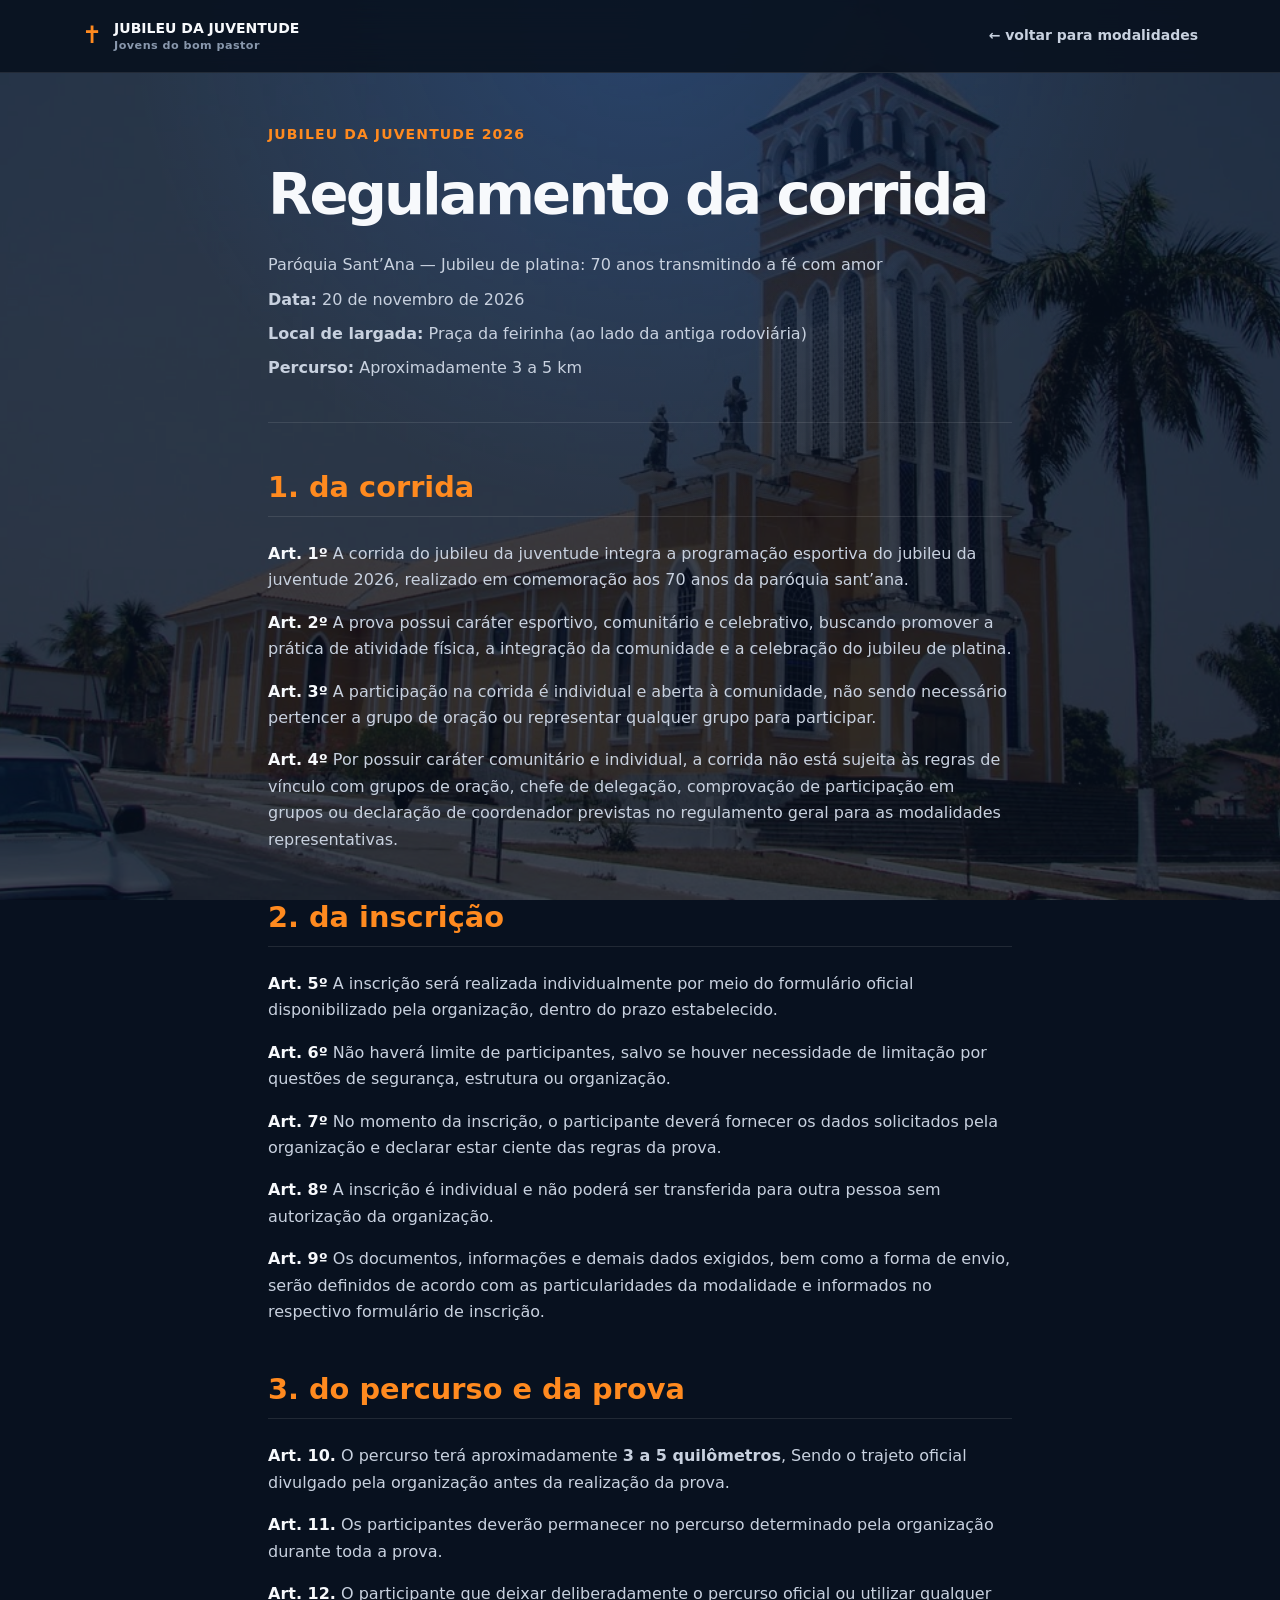
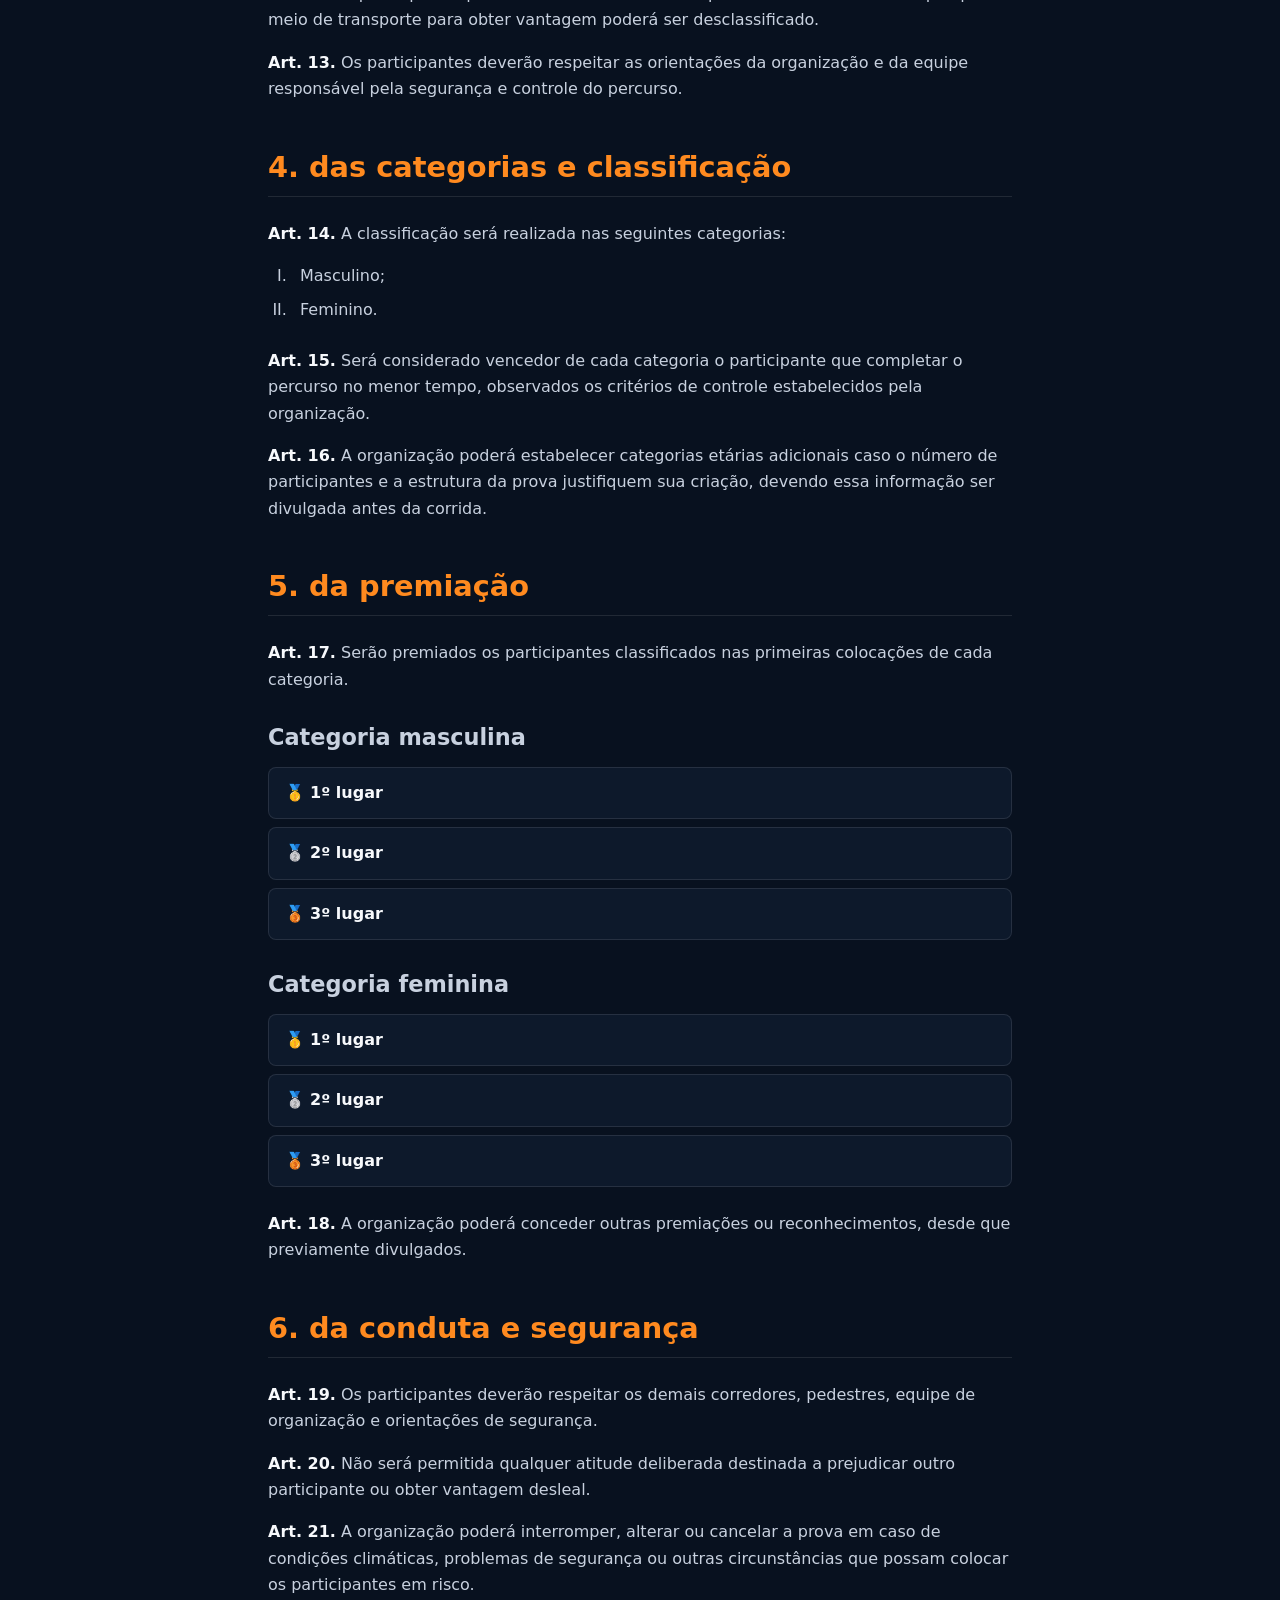
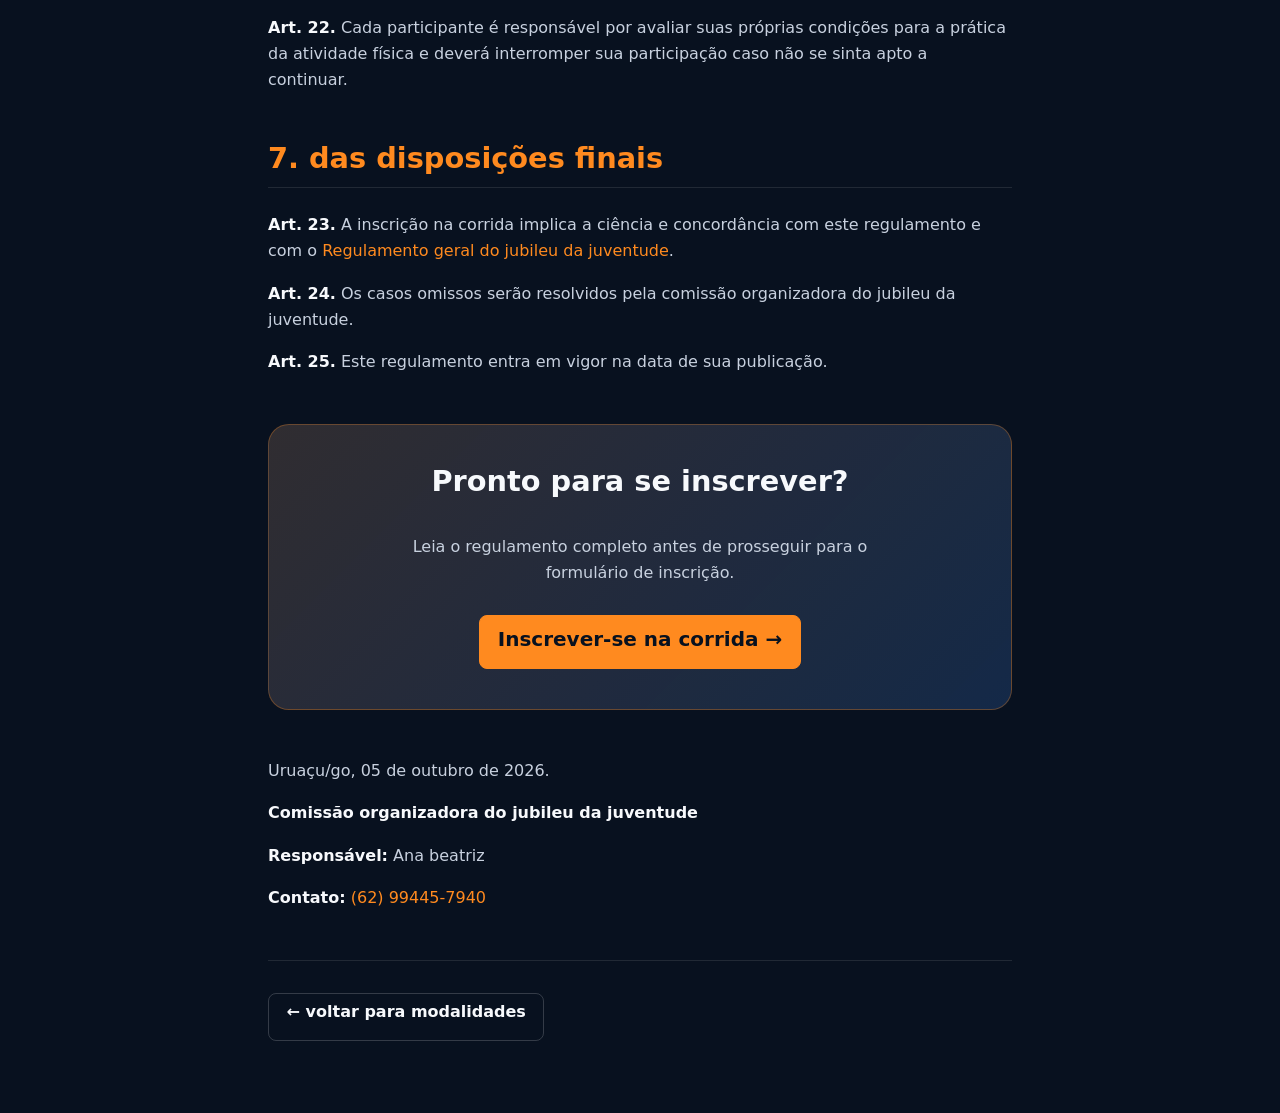
==== commit caee6718: "Update: a little arror for links" ====
--- a/jubileu-juventude/regulamentos/corrida.html
+++ b/jubileu-juventude/regulamentos/corrida.html
@@ -242,7 +242,7 @@
                 <a class="btn btn-warning btn-lg fw-bold"
                    href="https://forms.gle/uaZYN2szCgwCDY6q6"
                    target="_blank"
-                   rel="noopener noreferrer">Inscrever-se na corrida</a>
+                   rel="noopener noreferrer">Inscrever-se na corrida →</a>
             </section>
             <section class="regulation-publication" aria-label="Publicação e organização">
                 <p>Uruaçu/go, 05 de outubro de 2026.</p>
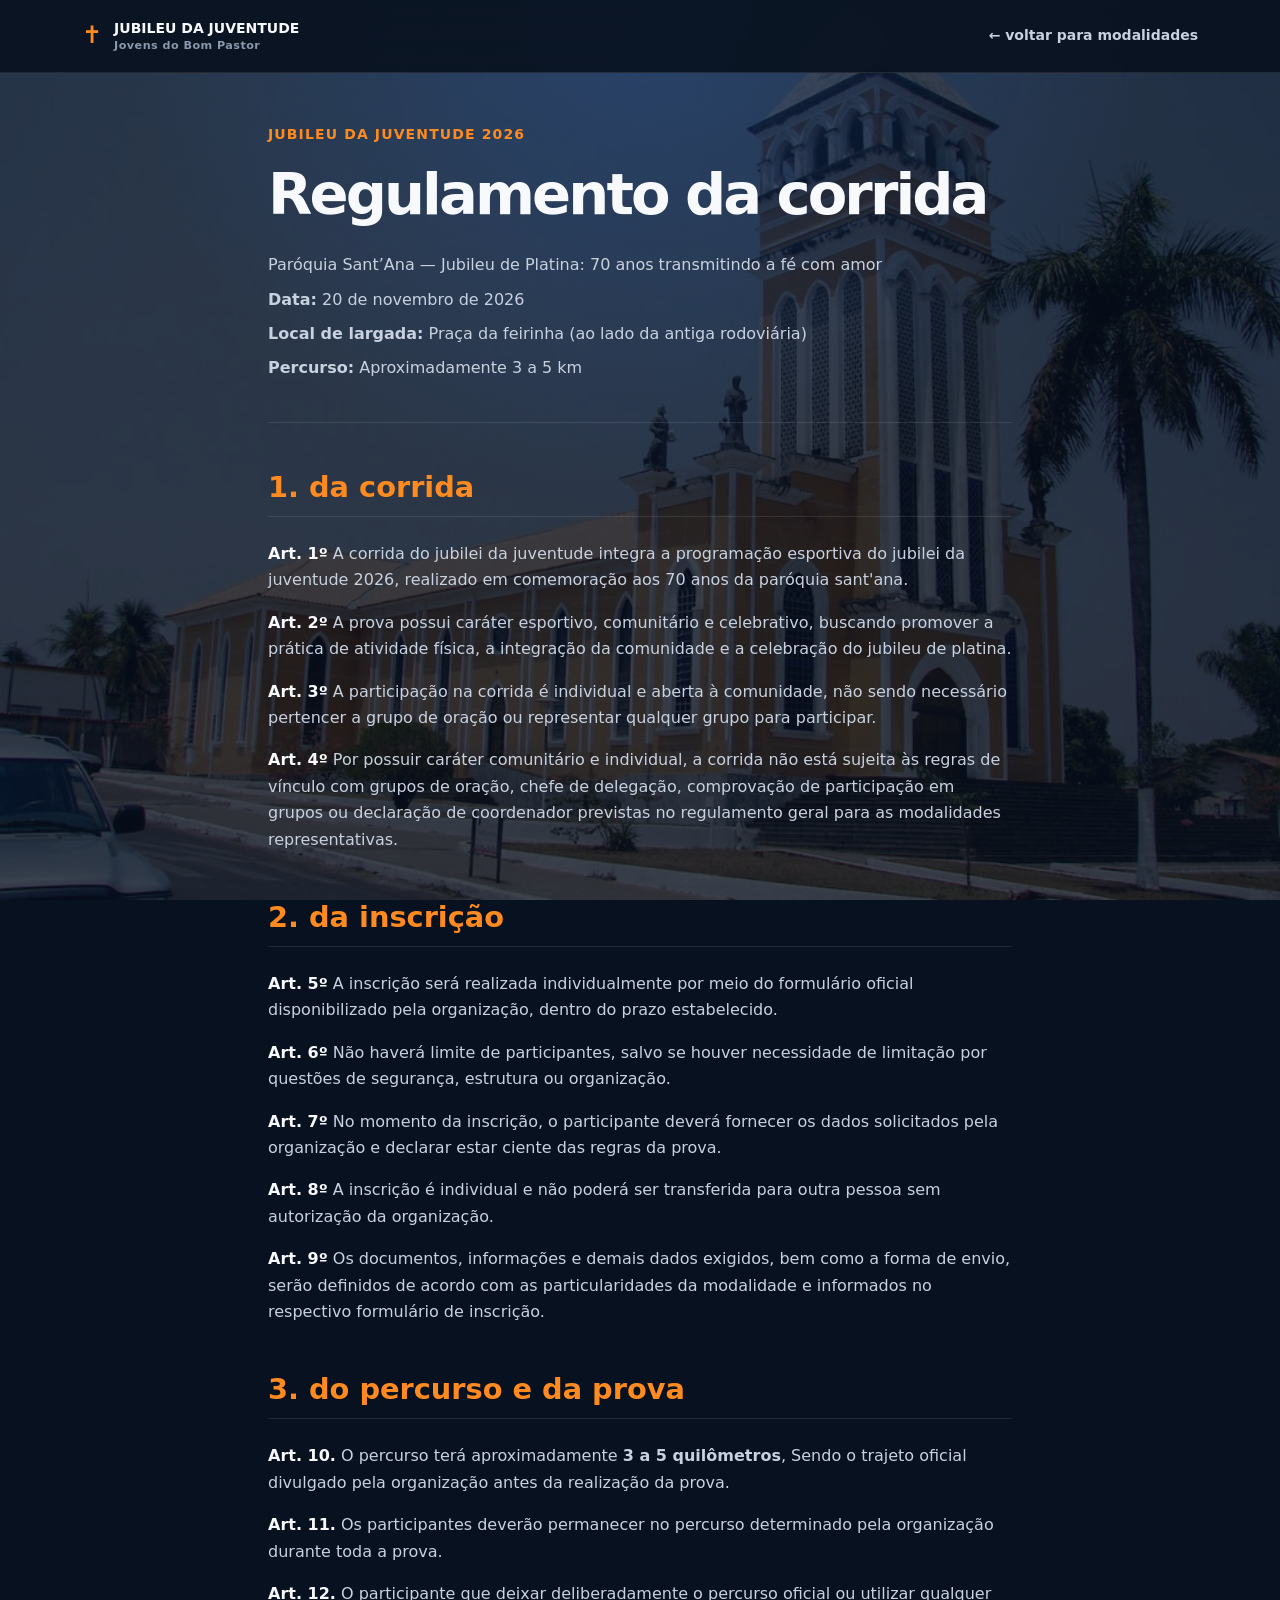
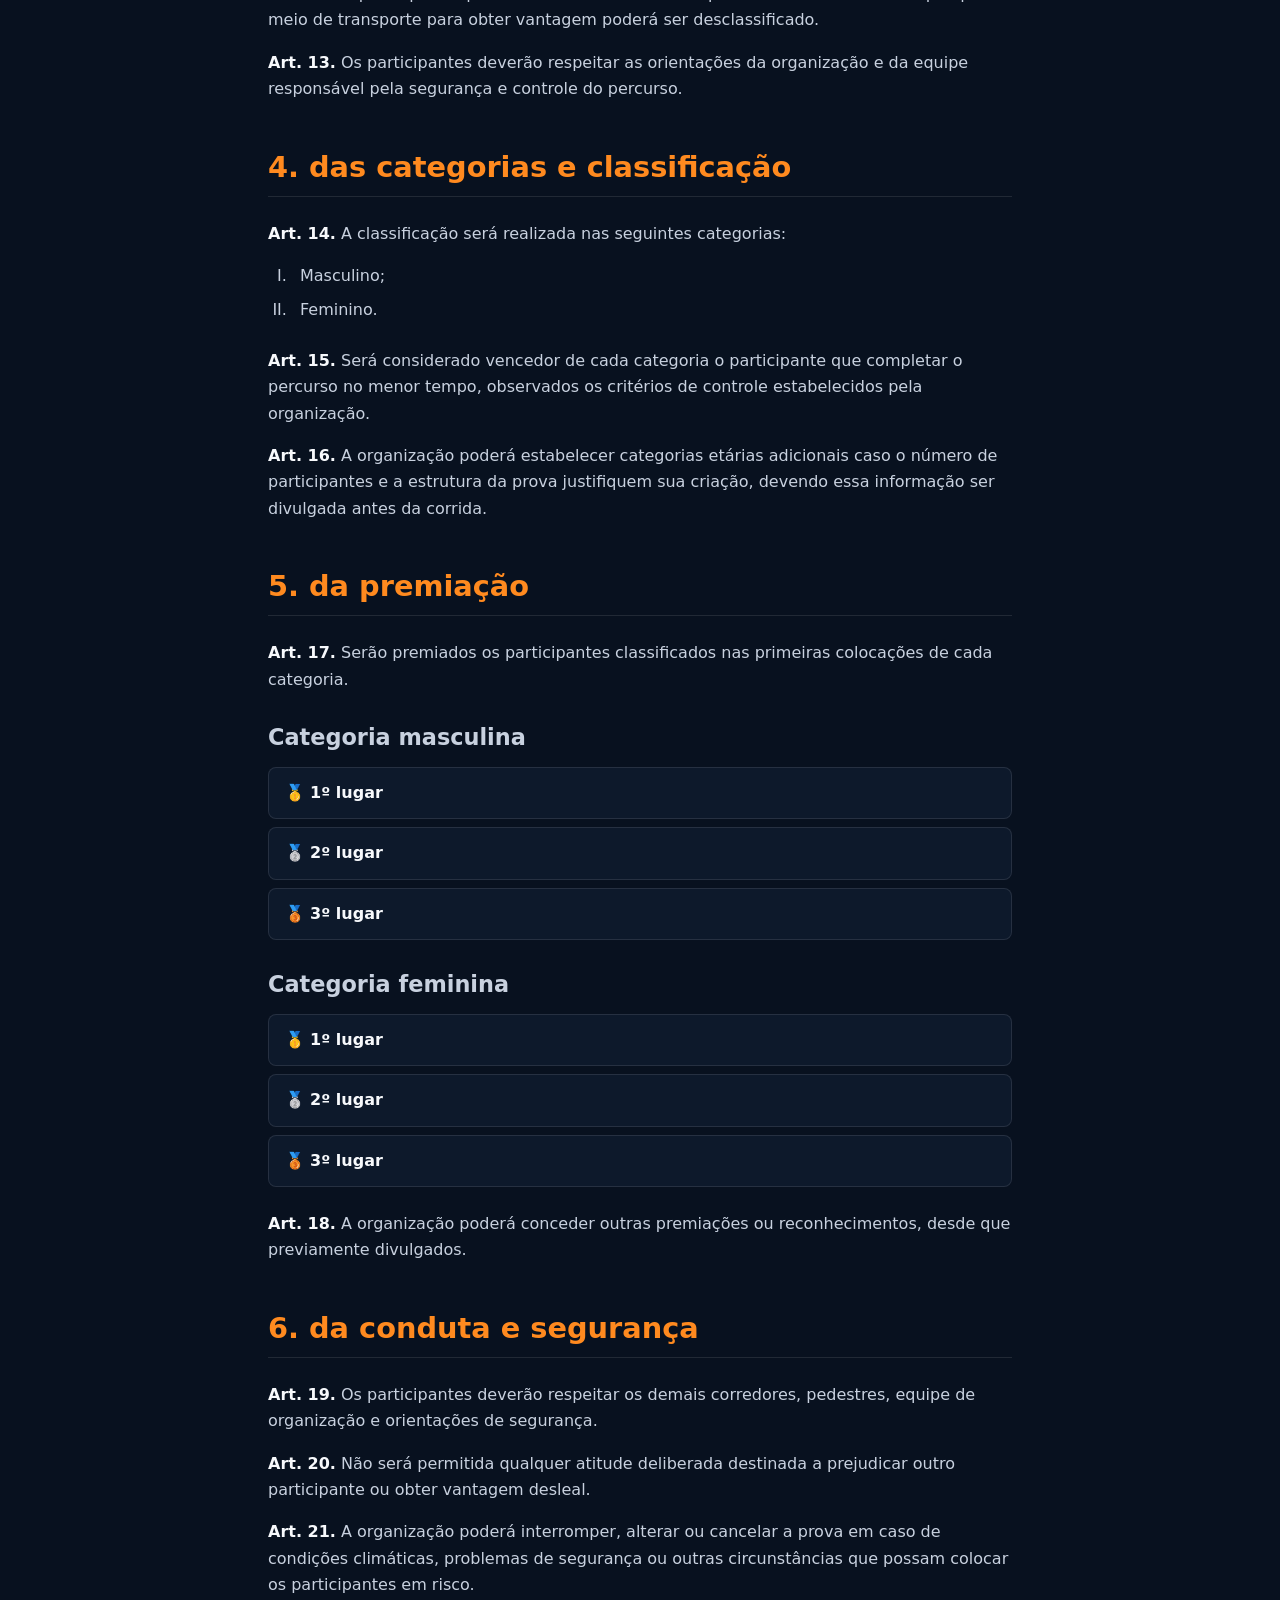
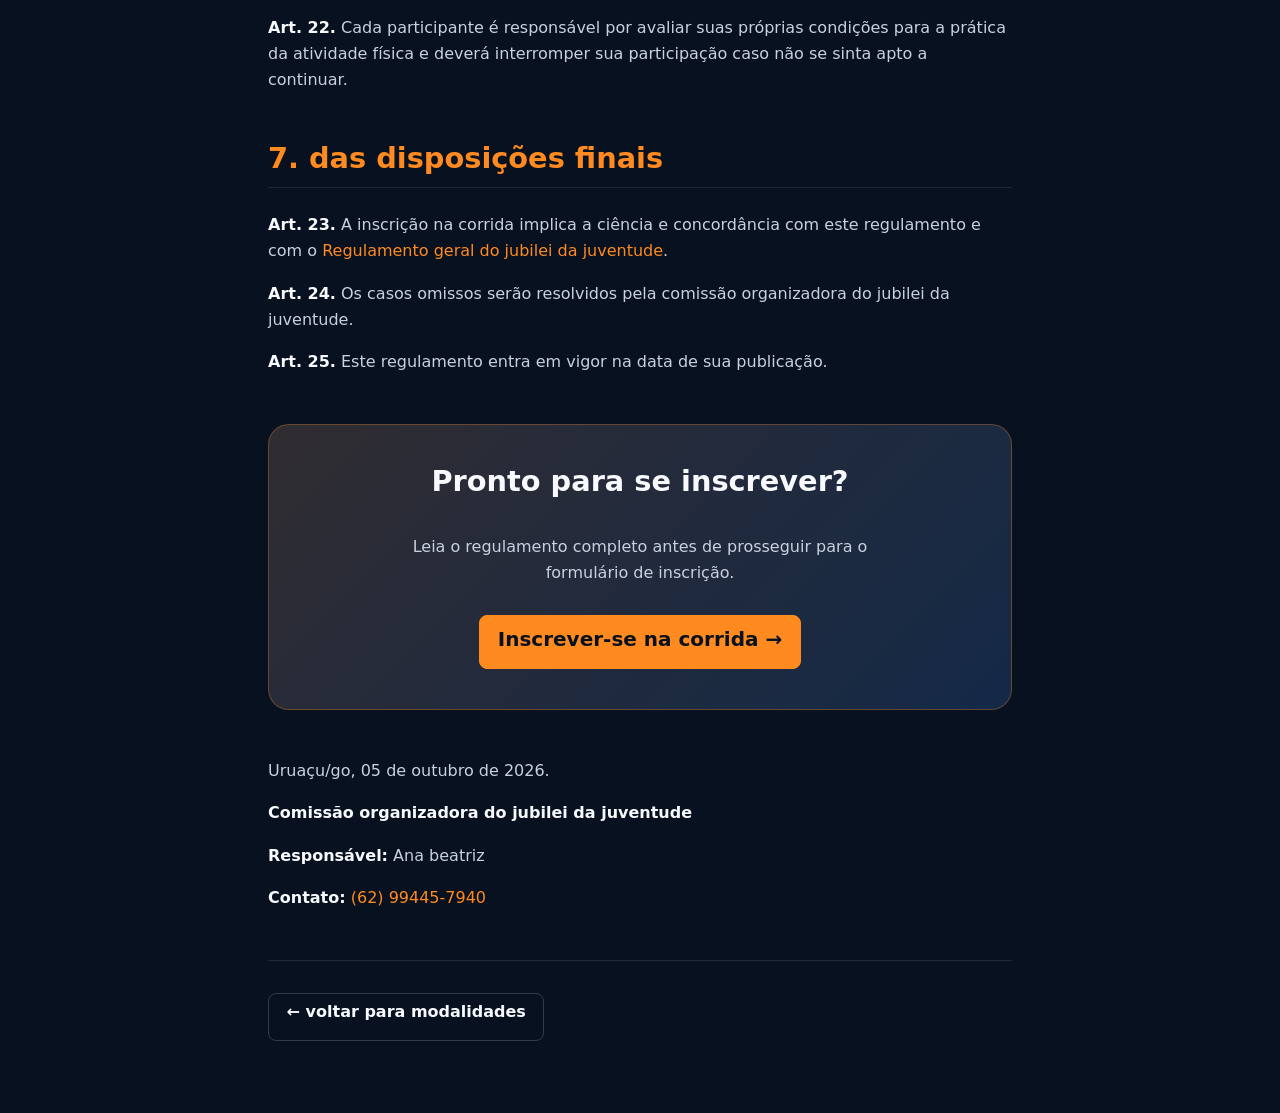
==== commit d3ec61e3: "Update" ====
--- a/jubileu-juventude/regulamentos/corrida.html
+++ b/jubileu-juventude/regulamentos/corrida.html
@@ -4,7 +4,7 @@
         <meta charset="utf-8" />
         <meta name="viewport" content="width=device-width, initial-scale=1" />
         <meta name="theme-color" content="#0c1324" />
-        <title>Corrida | jubileu da juventude 2026</title>
+        <title>Corrida | jubilei da juventude 2026</title>
         <meta name="description"
               content="Regulamento da Corrida do Jubileu da Juventude 2026." />
         <!-- Link preview / Open Graph -->
@@ -29,8 +29,8 @@
                 <a class="brand" href="../index.html">
                     <span aria-hidden="true">✝</span>
                     <span>
-                        Jubileu da juventude
-                        <small>Jovens do bom pastor</small>
+                        Jubileu da Juventude
+                        <small>Jovens do Bom Pastor</small>
                     </span>
                 </a>
                 <a href="../index.html#modalidades">← voltar para modalidades</a>
@@ -38,10 +38,10 @@
         </header>
         <main class="container regulation">
             <header class="regulation-header">
-                <span class="eyebrow">Jubileu da juventude 2026</span>
+                <span class="eyebrow">Jubileu da Juventude 2026</span>
                 <h1>Regulamento da corrida</h1>
                 <p>
-                    Paróquia Sant’Ana — Jubileu de platina:
+                    Paróquia Sant’Ana — Jubileu de Platina:
                     70 anos transmitindo a fé com amor
                 </p>
                 <p>
@@ -61,9 +61,9 @@
                 <h2>1. da corrida</h2>
                 <p>
                     <strong>Art. 1º</strong>
-                    A corrida do jubileu da juventude integra a programação
-                    esportiva do jubileu da juventude 2026, realizado em
-                    comemoração aos 70 anos da paróquia sant’ana.
+                    A corrida do jubilei da juventude integra a programação
+                    esportiva do jubilei da juventude 2026, realizado em
+                    comemoração aos 70 anos da paróquia sant'ana.
                 </p>
                 <p>
                     <strong>Art. 2º</strong>
@@ -221,12 +221,12 @@
                     <strong>Art. 23.</strong>
                     A inscrição na corrida implica a ciência e concordância com este
                     regulamento e com o
-                    <a href="geral.html">Regulamento geral do jubileu da juventude</a>.
+                    <a href="geral.html">Regulamento geral do jubilei da juventude</a>.
                 </p>
                 <p>
                     <strong>Art. 24.</strong>
                     Os casos omissos serão resolvidos pela comissão organizadora
-                    do jubileu da juventude.
+                    do jubilei da juventude.
                 </p>
                 <p>
                     <strong>Art. 25.</strong>
@@ -246,7 +246,7 @@
             </section>
             <section class="regulation-publication" aria-label="Publicação e organização">
                 <p>Uruaçu/go, 05 de outubro de 2026.</p>
-                <p><strong>Comissão organizadora do jubileu da juventude</strong></p>
+                <p><strong>Comissão organizadora do jubilei da juventude</strong></p>
                 <p><strong>Responsável:</strong> Ana beatriz</p>
                 <p><strong>Contato:</strong> <a href="tel:+5562994457940">(62) 99445-7940</a></p>
             </section>
--- a/jubileu-juventude/css/style.css
+++ b/jubileu-juventude/css/style.css
@@ -367,7 +367,11 @@
 
 .hero img {
     width: min(100%, 28rem);
+    height: auto;
     margin-inline: auto;
+
+    object-fit: contain;
+    aspect-ratio: auto;
 
     border-radius: var(--radius-lg);
 
@@ -446,13 +450,16 @@
    ========================= */
 
 .sport-card {
+    --sport-accent: var(--color-secondary-hover);
+    --sport-accent-soft: rgba(85, 152, 255, 0.2);
+    --sport-accent-border: rgba(85, 152, 255, 0.3);
+
     background:
-        linear-gradient(145deg,
-            rgba(47, 125, 244, 0.08),
-            transparent 50%),
+        linear-gradient(135deg, var(--sport-accent-soft), transparent 85%),
         var(--color-surface);
 
     border: 1px solid var(--color-border);
+    border-left: 4px solid var(--sport-accent);
     border-radius: var(--radius-lg);
 
     box-shadow: var(--shadow-sm);
@@ -463,10 +470,34 @@
         background-color var(--transition);
 }
 
+.sport-card--collective {
+    --sport-accent: var(--color-primary-hover);
+    --sport-accent-soft: rgba(255, 162, 77, 0.18);
+    --sport-accent-border: rgba(255, 162, 77, 0.3);
+}
+
+.sport-card--futsal {
+    --sport-accent: #ff6b6b;
+    --sport-accent-soft: rgba(255, 107, 107, 0.18);
+    --sport-accent-border: rgba(255, 107, 107, 0.3);
+}
+
+.sport-card--individual {
+    --sport-accent: #5bd6a2;
+    --sport-accent-soft: rgba(91, 214, 162, 0.18);
+    --sport-accent-border: rgba(91, 214, 162, 0.3);
+}
+
+.sport-card--gaming {
+    --sport-accent: #b79aff;
+    --sport-accent-soft: rgba(183, 154, 255, 0.2);
+    --sport-accent-border: rgba(183, 154, 255, 0.3);
+}
+
 .sport-card:hover {
     transform: translateY(-0.25rem);
 
-    border-color: rgba(255, 138, 31, 0.45);
+    border-color: var(--sport-accent-border);
 }
 
 .sport-card .card-body {
@@ -492,15 +523,15 @@
 
     margin-bottom: var(--space-xs);
 
-    background: var(--color-primary-soft);
-    border: 1px solid rgba(255, 138, 31, 0.25);
+    background: var(--sport-accent-soft);
+    border: 1px solid var(--sport-accent-border);
     border-radius: var(--radius-md);
 
     font-size: 1.6rem;
 }
 
 .sport-card small {
-    color: var(--color-primary);
+    color: var(--sport-accent);
 
     font-weight: 700;
     text-transform: uppercase;
@@ -530,10 +561,10 @@
 
     padding: 0.25rem 0.6rem;
 
-    background: var(--color-secondary-soft);
+    background: var(--sport-accent-soft);
     border-radius: 999rem;
 
-    color: var(--color-secondary-hover);
+    color: var(--sport-accent);
 
     font-size: var(--font-size-sm);
     font-weight: 700;
@@ -969,20 +1000,6 @@
    Optional JS effects
    ========================= */
 
-.reveal {
-    opacity: 0;
-    transform: translateY(1.25rem);
-
-    transition:
-        opacity 600ms ease,
-        transform 600ms ease;
-}
-
-.reveal.reveal-visible {
-    opacity: 1;
-    transform: translateY(0);
-}
-
 body>header.scrolled {
     box-shadow: 0 0.5rem 2rem rgba(0, 0, 0, 0.25);
     border-bottom-color: var(--color-border-strong);
@@ -995,11 +1012,6 @@
 }
 
 @media (prefers-reduced-motion: reduce) {
-    .reveal {
-        opacity: 1;
-        transform: none;
-    }
-
     .hero img {
         transition: none;
     }
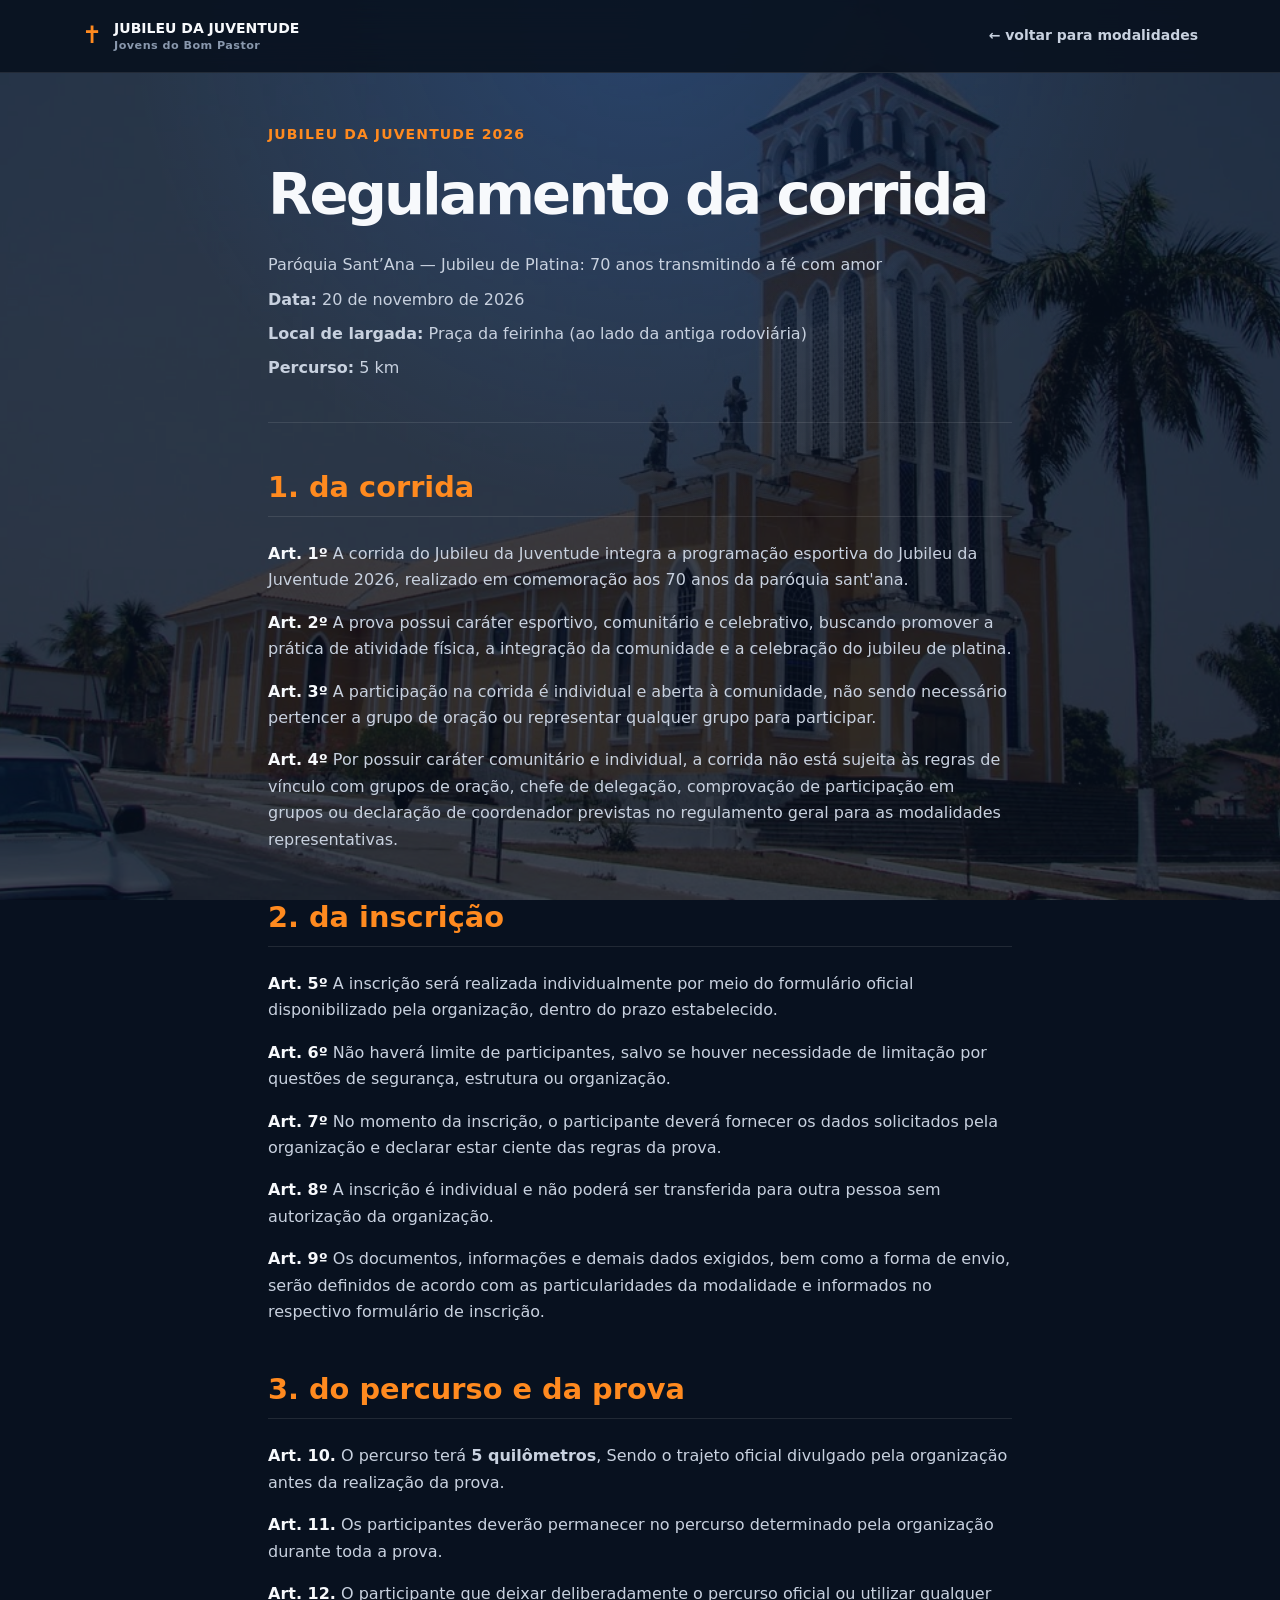
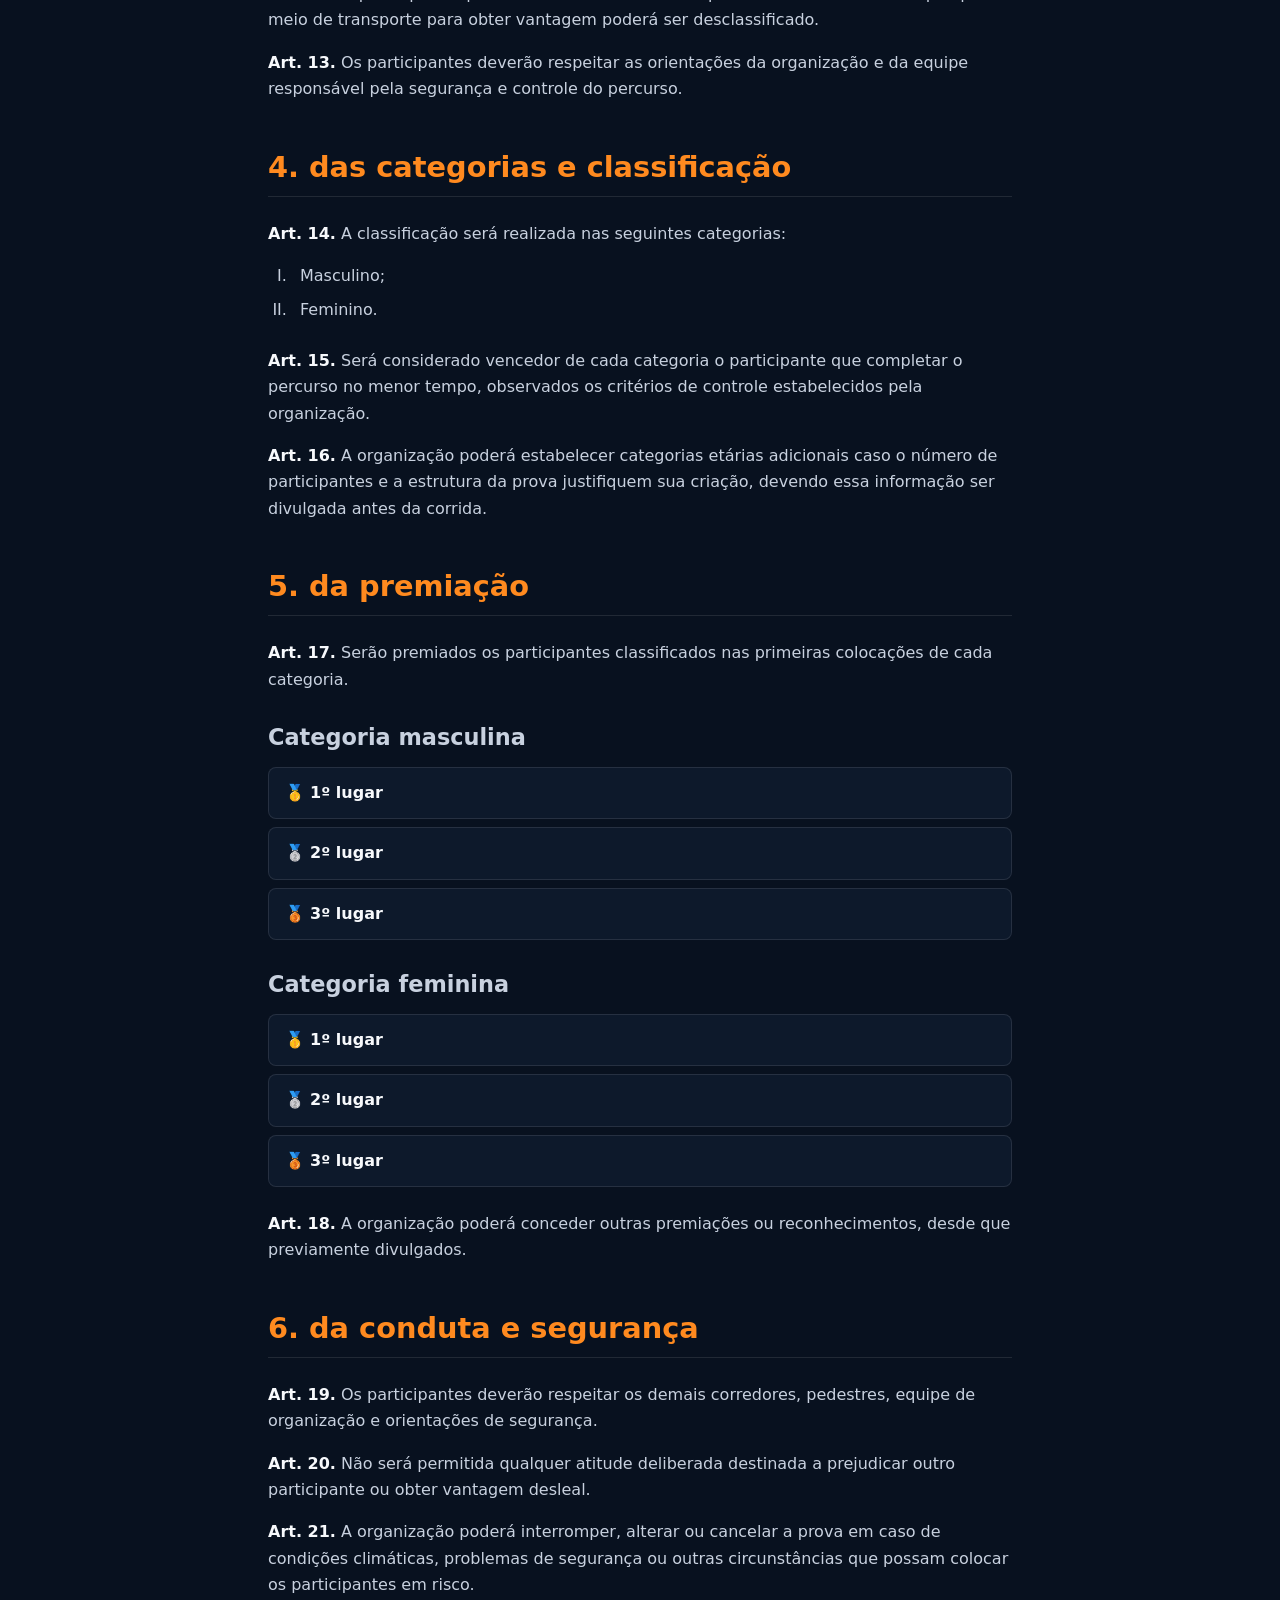
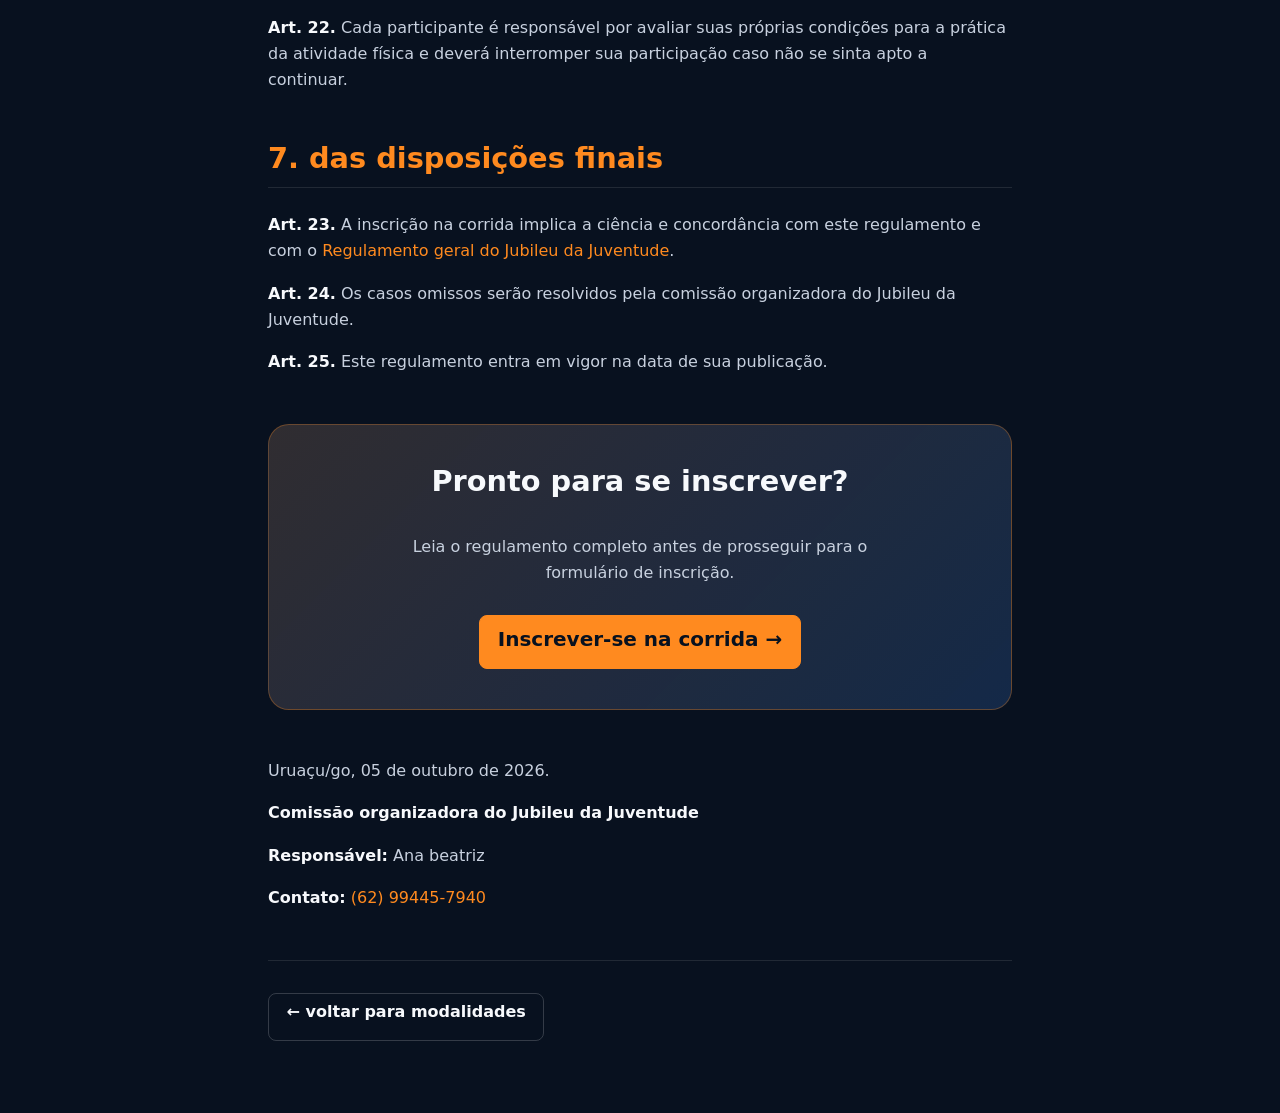
==== commit 71e1dc6a: "Update" ====
--- a/jubileu-juventude/regulamentos/corrida.html
+++ b/jubileu-juventude/regulamentos/corrida.html
@@ -4,7 +4,7 @@
         <meta charset="utf-8" />
         <meta name="viewport" content="width=device-width, initial-scale=1" />
         <meta name="theme-color" content="#0c1324" />
-        <title>Corrida | jubilei da juventude 2026</title>
+        <title>Corrida | Jubileu da Juventude 2026</title>
         <meta name="description"
               content="Regulamento da Corrida do Jubileu da Juventude 2026." />
         <!-- Link preview / Open Graph -->
@@ -54,15 +54,15 @@
                 </p>
                 <p>
                     <strong>Percurso:</strong>
-                    Aproximadamente 3 a 5 km
+                    5 km
                 </p>
             </header>
             <section>
                 <h2>1. da corrida</h2>
                 <p>
                     <strong>Art. 1º</strong>
-                    A corrida do jubilei da juventude integra a programação
-                    esportiva do jubilei da juventude 2026, realizado em
+                    A corrida do Jubileu da Juventude integra a programação
+                    esportiva do Jubileu da Juventude 2026, realizado em
                     comemoração aos 70 anos da paróquia sant'ana.
                 </p>
                 <p>
@@ -120,8 +120,7 @@
                 <h2>3. do percurso e da prova</h2>
                 <p>
                     <strong>Art. 10.</strong>
-                    O percurso terá aproximadamente
-                    <strong>3 a 5 quilômetros</strong>,
+                    O percurso terá <strong>5 quilômetros</strong>,
                     Sendo o trajeto oficial divulgado pela organização antes da
                     realização da prova.
                 </p>
@@ -221,12 +220,12 @@
                     <strong>Art. 23.</strong>
                     A inscrição na corrida implica a ciência e concordância com este
                     regulamento e com o
-                    <a href="geral.html">Regulamento geral do jubilei da juventude</a>.
+                    <a href="geral.html">Regulamento geral do Jubileu da Juventude</a>.
                 </p>
                 <p>
                     <strong>Art. 24.</strong>
                     Os casos omissos serão resolvidos pela comissão organizadora
-                    do jubilei da juventude.
+                    do Jubileu da Juventude.
                 </p>
                 <p>
                     <strong>Art. 25.</strong>
@@ -246,7 +245,7 @@
             </section>
             <section class="regulation-publication" aria-label="Publicação e organização">
                 <p>Uruaçu/go, 05 de outubro de 2026.</p>
-                <p><strong>Comissão organizadora do jubilei da juventude</strong></p>
+                <p><strong>Comissão organizadora do Jubileu da Juventude</strong></p>
                 <p><strong>Responsável:</strong> Ana beatriz</p>
                 <p><strong>Contato:</strong> <a href="tel:+5562994457940">(62) 99445-7940</a></p>
             </section>
--- a/jubileu-juventude/css/style.css
+++ b/jubileu-juventude/css/style.css
@@ -254,7 +254,7 @@
     z-index: 100;
 
     background: rgba(8, 17, 31, 0.9);
-    border-bottom: 1px solid var(--color-border);
+    border-bottom: 0.0625rem solid var(--color-border);
 
     backdrop-filter: blur(1rem);
 }
@@ -386,9 +386,9 @@
 .facts {
     display: grid;
     grid-template-columns: 1fr;
-    gap: 1px;
-
-    padding: 1px;
+    gap: 0.0625rem;
+
+    padding: 0.0625rem;
 
     overflow: hidden;
 
@@ -458,8 +458,8 @@
         linear-gradient(135deg, var(--sport-accent-soft), transparent 85%),
         var(--color-surface);
 
-    border: 1px solid var(--color-border);
-    border-left: 4px solid var(--sport-accent);
+    border: 0.0625rem solid var(--color-border);
+    border-left: 0.25rem solid var(--sport-accent);
     border-radius: var(--radius-lg);
 
     box-shadow: var(--shadow-sm);
@@ -524,7 +524,7 @@
     margin-bottom: var(--space-xs);
 
     background: var(--sport-accent-soft);
-    border: 1px solid var(--sport-accent-border);
+    border: 0.0625rem solid var(--sport-accent-border);
     border-radius: var(--radius-md);
 
     font-size: 1.6rem;
@@ -615,7 +615,7 @@
     overflow: hidden;
 
     background: var(--color-surface-transparent);
-    border: 1px solid var(--color-border);
+    border: 0.0625rem solid var(--color-border);
     border-radius: var(--radius-lg);
 }
 
@@ -676,7 +676,7 @@
     margin-bottom: var(--space-2xl);
     padding-bottom: var(--space-xl);
 
-    border-bottom: 1px solid var(--color-border);
+    border-bottom: 0.0625rem solid var(--color-border);
 }
 
 .regulation-header h1 {
@@ -697,7 +697,7 @@
     margin-bottom: var(--space-lg);
     padding-bottom: var(--space-sm);
 
-    border-bottom: 1px solid var(--color-border);
+    border-bottom: 0.0625rem solid var(--color-border);
 
     color: var(--color-primary);
 
@@ -761,7 +761,7 @@
     padding: var(--space-md);
 
     background: var(--color-primary-soft);
-    border: 1px solid rgba(255, 138, 31, 0.25);
+    border: 0.0625rem solid rgba(255, 138, 31, 0.25);
     border-radius: var(--radius-md);
 
     color: var(--color-text);
@@ -780,7 +780,7 @@
     padding: var(--space-sm) var(--space-md);
 
     background: var(--color-bg-soft);
-    border: 1px solid var(--color-border);
+    border: 0.0625rem solid var(--color-border);
     border-radius: var(--radius-sm);
 }
 
@@ -802,7 +802,7 @@
     padding: var(--space-md);
 
     background: var(--color-bg-soft);
-    border: 1px solid var(--color-border);
+    border: 0.0625rem solid var(--color-border);
     border-radius: var(--radius-md);
 }
 
@@ -820,7 +820,7 @@
             rgba(47, 125, 244, 0.1)),
         var(--color-surface);
 
-    border: 1px solid rgba(255, 138, 31, 0.3);
+    border: 0.0625rem solid rgba(255, 138, 31, 0.3);
     border-radius: var(--radius-lg);
 
     text-align: center;
@@ -845,7 +845,7 @@
 .regulation-footer {
     padding-top: var(--space-xl);
 
-    border-top: 1px solid var(--color-border);
+    border-top: 0.0625rem solid var(--color-border);
 }
 
 
@@ -857,7 +857,7 @@
     margin-top: auto;
 
     background: var(--color-bg-soft);
-    border-top: 1px solid var(--color-border);
+    border-top: 0.0625rem solid var(--color-border);
 }
 
 body>footer .container {
@@ -959,7 +959,7 @@
     padding: 0.35rem 0.65rem;
 
     background: rgba(0, 0, 0, 0.35);
-    border: 1px solid rgba(255, 138, 31, 0.3);
+    border: 0.0625rem solid rgba(255, 138, 31, 0.3);
     border-radius: var(--radius-sm);
 
     color: var(--color-text-muted);
@@ -1011,8 +1011,55 @@
         filter 250ms ease;
 }
 
+.back-to-top {
+    position: fixed;
+    right: 1.25rem;
+    bottom: 1.25rem;
+    z-index: 90;
+
+    display: grid;
+    width: 3rem;
+    height: 3rem;
+    place-items: center;
+
+    border: 0.0625rem solid var(--color-border-strong);
+    border-radius: 50%;
+    background: var(--color-surface);
+    color: var(--color-text);
+    box-shadow: var(--shadow-md);
+    padding: 0;
+    font-family: inherit;
+    font-size: 1.5rem;
+    line-height: 1;
+
+    opacity: 0;
+    visibility: hidden;
+    transform: translateY(0.5rem);
+    transition:
+        opacity var(--transition),
+        visibility var(--transition),
+        transform var(--transition),
+        background-color var(--transition);
+    cursor: pointer;
+}
+
+.back-to-top.is-visible {
+    opacity: 1;
+    visibility: visible;
+    transform: translateY(0);
+}
+
+.back-to-top:hover {
+    background: var(--color-primary);
+    color: var(--color-bg);
+}
+
 @media (prefers-reduced-motion: reduce) {
     .hero img {
+        transition: none;
+    }
+
+    .back-to-top {
         transition: none;
     }
 }
